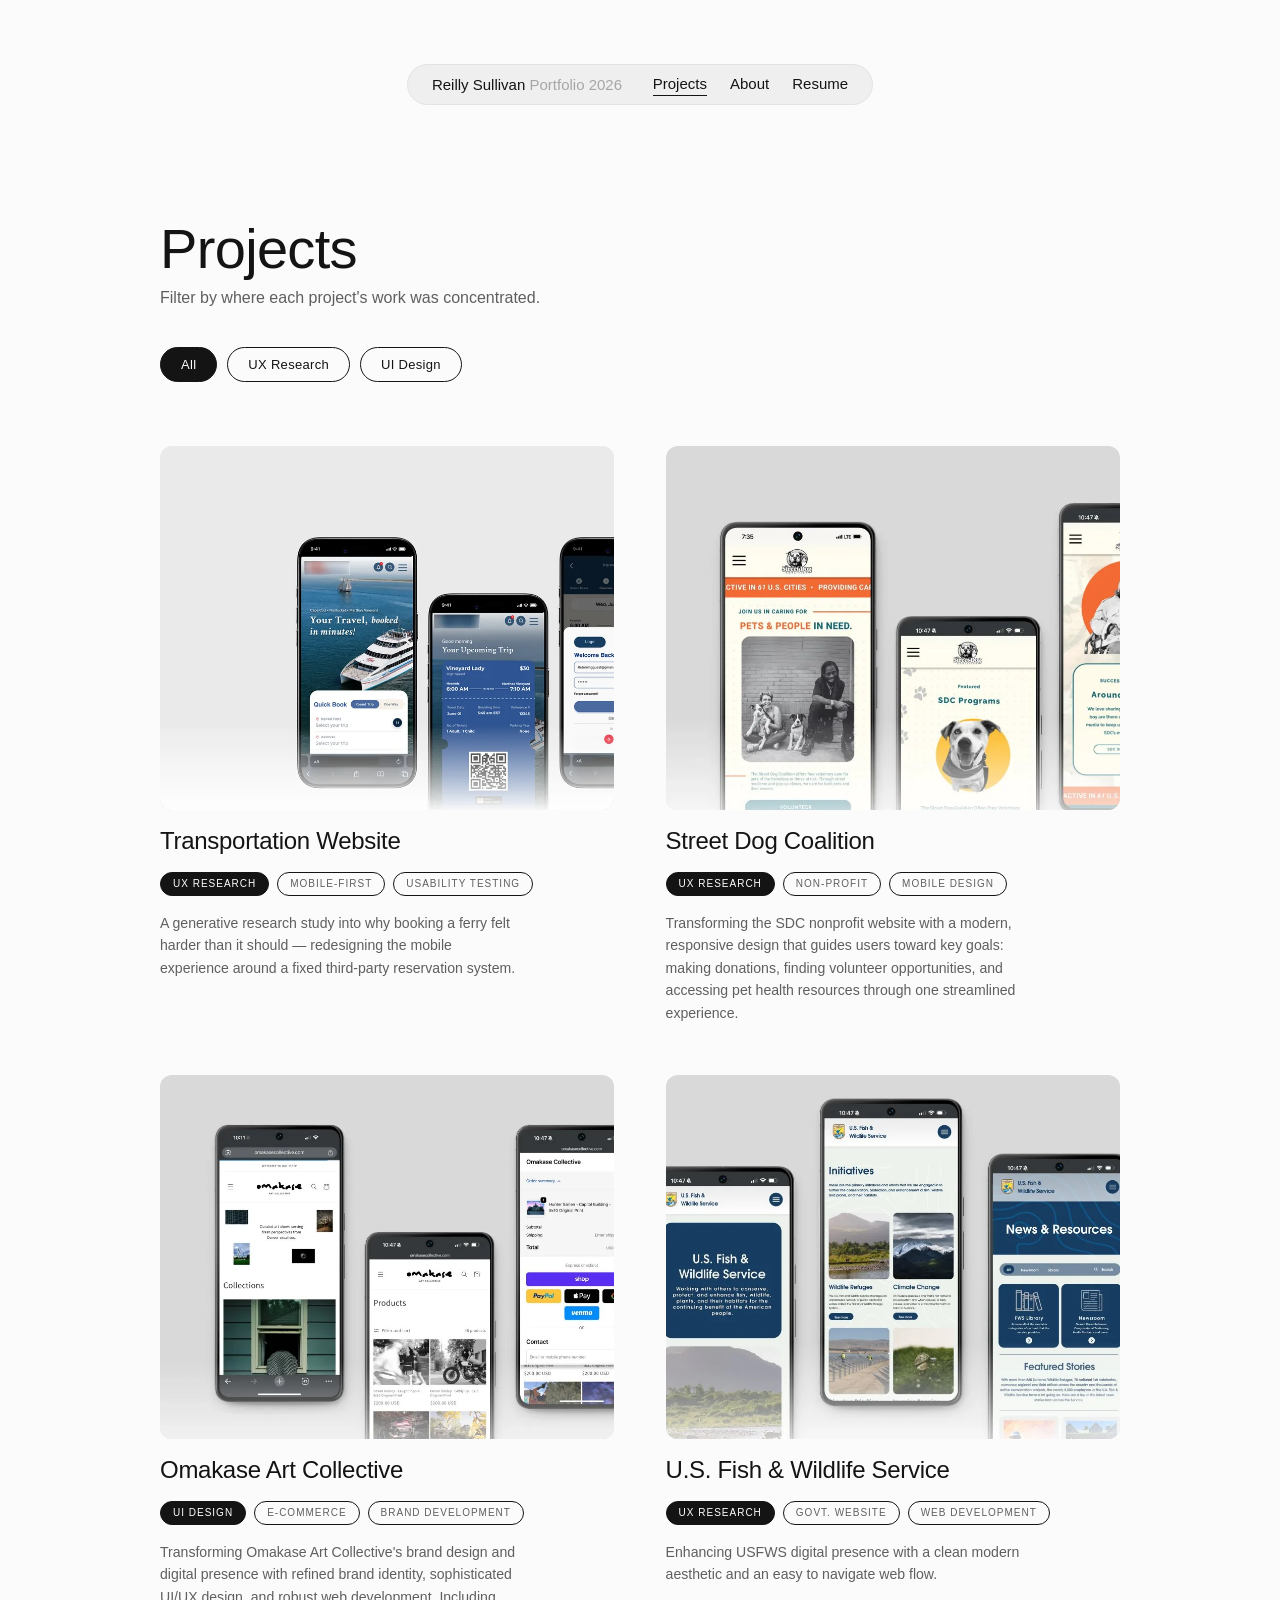
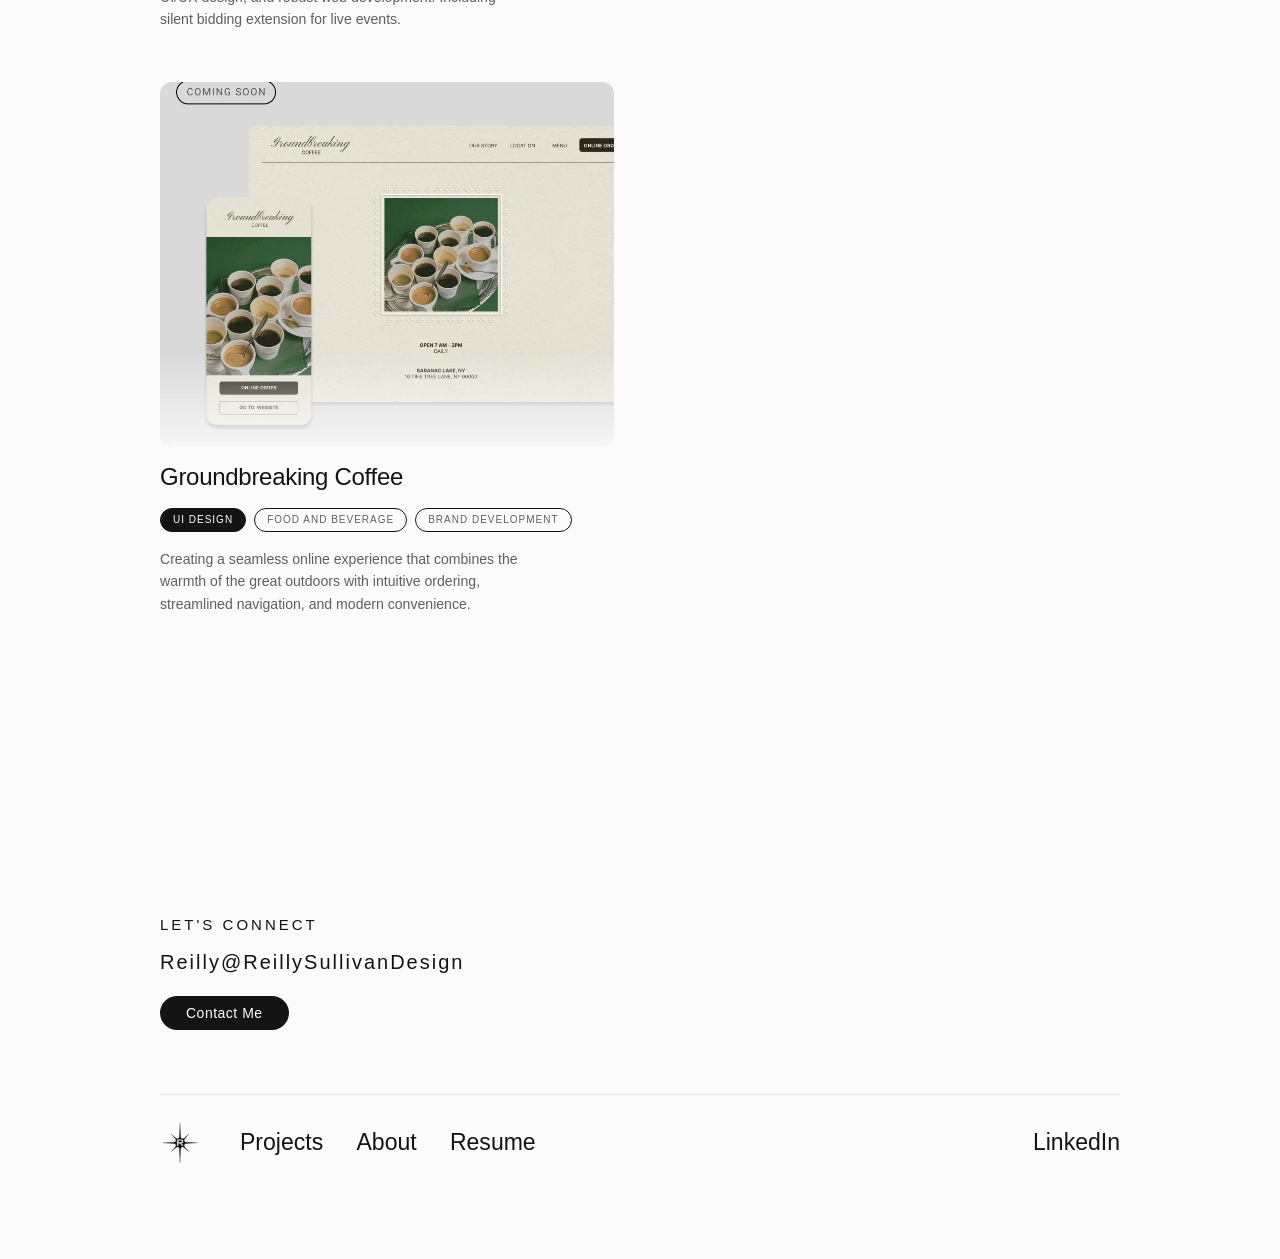
==== projects.html @ d53083f2 "Add CSP and Referrer-Policy headers via meta tags GitHub Pages doesn't support custom HTTP response " ====
<!DOCTYPE html>
<html lang="en">
<head>
<meta charset="UTF-8" />
<meta name="viewport" content="width=device-width, initial-scale=1.0" />
<meta http-equiv="Content-Security-Policy" content="default-src 'self'; script-src 'self'; style-src 'self' 'unsafe-inline' https://fonts.googleapis.com; font-src 'self' https://fonts.gstatic.com; img-src 'self'; connect-src 'self'; base-uri 'self'; form-action 'self'; object-src 'none'" />
<meta name="referrer" content="strict-origin-when-cross-origin" />
<title>Projects — Reilly Sullivan</title>
<link rel="icon" type="image/png" href="assets/favicon.png" />
<link rel="apple-touch-icon" href="assets/favicon.png" />
<link rel="preconnect" href="https://fonts.googleapis.com" />
<link rel="preconnect" href="https://fonts.gstatic.com" crossorigin />
<link href="https://fonts.googleapis.com/css2?family=Geist:wght@400;500;600&family=Inter:wght@400;500;600&display=swap" rel="stylesheet" />
<link rel="stylesheet" href="styles.css" />
</head>
<body>

  <header class="nav-shell">
    <div class="wrap">
      <nav class="nav" aria-label="Primary">
        <a class="brand" href="index.html">Reilly Sullivan <span class="year">Portfolio 2026</span></a>
        <div class="nav-links">
          <a href="projects.html" aria-current="page">Projects</a>
          <a href="resume.html">About</a>
          <a href="assets/ReillySullivan_UXUIResume_2026.pdf" target="_blank" rel="noopener">Resume</a>
        </div>
      </nav>
    </div>
  </header>

  <main>
    <section class="wrap proj-head" aria-label="Projects">
      <h1 class="proj-title">Projects</h1>
      <p class="proj-sub">Filter by where each project's work was concentrated.</p>

      <div class="proj-filters" role="group" aria-label="Filter projects by discipline">
        <button class="proj-filter" type="button" data-filter="all" aria-pressed="true">All</button>
        <button class="proj-filter" type="button" data-filter="uxr" aria-pressed="false">UX Research</button>
        <button class="proj-filter" type="button" data-filter="ui" aria-pressed="false">UI Design</button>
      </div>

      <div class="case-grid">
        <article class="case reveal" data-discipline="uxr">
          <a class="case-link" href="work-transportation.html">
            <div class="case-thumb">
              <img src="assets/thumb-transportation.webp" width="900" height="732" loading="lazy" alt="Ferry booking redesign shown on phone screens" />
            </div>
            <h2 class="case-title">Transportation Website</h2>
            <div class="case-tags">
              <span class="case-tag case-tag--lead">UX Research</span>
              <span class="case-tag">Mobile-first</span>
              <span class="case-tag">Usability Testing</span>
            </div>
            <p class="case-body">A generative research study into why booking a ferry felt harder than it should &mdash; redesigning the mobile experience around a fixed third-party reservation system.</p>
          </a>
        </article>

        <article class="case reveal" data-discipline="uxr">
          <a class="case-link" href="work-sdc.html">
            <div class="case-thumb">
              <img src="assets/thumb-sdc.webp" width="900" height="800" loading="lazy" alt="Street Dog Coalition site shown on three phone screens" />
            </div>
            <h2 class="case-title">Street Dog Coalition</h2>
            <div class="case-tags">
              <span class="case-tag case-tag--lead">UX Research</span>
              <span class="case-tag">Non-profit</span>
              <span class="case-tag">Mobile Design</span>
            </div>
            <p class="case-body">Transforming the SDC nonprofit website with a modern, responsive design that guides users toward key goals: making donations, finding volunteer opportunities, and accessing pet health resources through one streamlined experience.</p>
          </a>
        </article>

        <article class="case reveal" data-discipline="ui">
          <a class="case-link" href="work-omakase.html">
            <div class="case-thumb">
              <img src="assets/thumb-omakase.webp" width="900" height="800" loading="lazy" alt="Omakase Art Collective site shown on three phone screens" />
            </div>
            <h2 class="case-title">Omakase Art Collective</h2>
            <div class="case-tags">
              <span class="case-tag case-tag--lead">UI Design</span>
              <span class="case-tag">E-commerce</span>
              <span class="case-tag">Brand Development</span>
            </div>
            <p class="case-body">Transforming Omakase Art Collective's brand design and digital presence with refined brand identity, sophisticated UI/UX design, and robust web development. Including silent bidding extension for live events.</p>
          </a>
        </article>

        <article class="case reveal" data-discipline="uxr">
          <a class="case-link" href="work-usfws.html">
            <div class="case-thumb">
              <img src="assets/thumb-usfws.webp" width="900" height="800" loading="lazy" alt="U.S. Fish &amp; Wildlife Service site shown on three phone screens" />
            </div>
            <h2 class="case-title">U.S. Fish &amp; Wildlife Service</h2>
            <div class="case-tags">
              <span class="case-tag case-tag--lead">UX Research</span>
              <span class="case-tag">Govt. Website</span>
              <span class="case-tag">Web Development</span>
            </div>
            <p class="case-body">Enhancing USFWS digital presence with a clean modern aesthetic and an easy to navigate web flow.</p>
          </a>
        </article>

        <article class="case reveal" data-discipline="ui">
          <div class="case-thumb">
            <img src="assets/thumb-coffee.webp" width="900" height="800" loading="lazy" alt="Groundbreaking Coffee site shown on desktop and phone, marked Coming Soon" />
          </div>
          <h2 class="case-title">Groundbreaking Coffee</h2>
          <div class="case-tags">
            <span class="case-tag case-tag--lead">UI Design</span>
            <span class="case-tag">Food and Beverage</span>
            <span class="case-tag">Brand Development</span>
          </div>
          <p class="case-body">Creating a seamless online experience that combines the warmth of the great outdoors with intuitive ordering, streamlined navigation, and modern convenience.</p>
        </article>
      </div>
    </section>
  </main>

  <footer>
    <div class="wrap">
      <p class="connect-eyebrow">Let's Connect</p>
      <p class="connect-email">Reilly@ReillySullivanDesign</p>
      <a class="contact-btn" href="mailto:Reilly@ReillySullivanDesign">Contact Me</a>

      <hr class="footer-rule" />

      <div class="footer-bottom">
        <img class="footer-star" src="assets/footer-logo.png" width="120" height="120" alt="Reilly Sullivan logo" />
        <div class="footer-nav">
          <a href="projects.html">Projects</a>
          <a href="resume.html">About</a>
          <a href="assets/ReillySullivan_UXUIResume_2026.pdf" target="_blank" rel="noopener">Resume</a>
        </div>
        <a class="footer-linkedin" href="https://www.linkedin.com/in/reilly-sullivan-91a044123/" target="_blank" rel="noopener">LinkedIn</a>
      </div>
    </div>
  </footer>

  <script src="app.js" defer></script>
</body>
</html>
---- styles.css ----
:root {
  --bg: #fbfbfb;
  --surface: #efefef;
  --border: #e2e2e2;
  --panel: #e9e9e9;
  --placeholder: #e8e8e8;
  --ink: #141414;
  --ink-2: #3a3a3a;
  --muted: #5f5f5f;
  --faint: #a6a6a6;
  --accent: #226e78;
  --radius-card: 12px;
  --content-max: 1072px;
  --measure: 68ch;
  --gutter: clamp(20px, 5vw, 56px);
  --font-body: "Geist", "Inter", "Helvetica Neue", Helvetica, Arial, sans-serif;
  --font-display: "Geist", "Inter", "Helvetica Neue", Helvetica, Arial, sans-serif;
}

* { box-sizing: border-box; }

html { scroll-behavior: smooth; }

body {
  margin: 0;
  font-family: var(--font-body);
  color: var(--ink);
  background:
    linear-gradient(180deg, rgba(255,255,255,0) 73%, rgba(255,255,255,0.25) 100%),
    var(--bg);
  -webkit-font-smoothing: antialiased;
  text-rendering: optimizeLegibility;
}

.wrap {
  width: 100%;
  max-width: var(--content-max);
  margin-inline: auto;
  padding-inline: var(--gutter);
}

a { color: inherit; text-decoration: none; }

:focus-visible {
  outline: 2px solid var(--ink);
  outline-offset: 3px;
  border-radius: 4px;
}

/* ---------- Nav ---------- */
.nav-shell { padding-top: clamp(20px, 6vw, 64px); }

.nav {
  display: flex;
  align-items: center;
  justify-content: center;
  gap: clamp(18px, 2.4vw, 32px);
  background: var(--surface);
  border: 1px solid var(--border);
  border-radius: 999px;
  padding: 10px clamp(16px, 2vw, 24px);
  font-family: var(--font-body);
  width: fit-content;
  margin-inline: auto;
}

.brand {
  font-size: clamp(13px, 1.3vw, 15px);
  white-space: nowrap;
}
.brand .year { color: var(--faint); }

.nav-links {
  display: flex;
  align-items: center;
  gap: clamp(14px, 1.8vw, 24px);
  font-size: clamp(13px, 1.3vw, 15px);
}
.nav-links a { position: relative; padding-bottom: 2px; }
.nav-links a[aria-current="page"] { font-weight: 500; }
.nav-links a::after {
  content: "";
  position: absolute;
  left: 0; right: 0; bottom: -2px;
  height: 1.5px;
  background: var(--ink);
  transform: scaleX(0);
  transform-origin: left;
  transition: transform .25s ease;
}
.nav-links a:hover::after,
.nav-links a:focus-visible::after,
.nav-links a[aria-current="page"]::after { transform: scaleX(1); }

/* ---------- Hero (home) ---------- */
.hero {
  display: flex;
  align-items: center;
  gap: clamp(40px, 14vw, 207px);
  padding-top: clamp(56px, 13vw, 198px);
  padding-bottom: clamp(80px, 18vw, 260px);
}
.hero-art {
  flex: 0 0 auto;
  width: clamp(200px, 32vw, 380px);
  position: relative;       /* anchors the 3D canvas overlay below */
  aspect-ratio: 398 / 432;  /* reserves space so nothing jumps once the canvas sizes itself */
}
/* Soft grounding shadow beneath the logo — an easy, cheap depth cue (no 3D
   cost) that keeps it from reading as if it's just floating on nothing. */
.hero-art::before {
  content: "";
  position: absolute;
  left: 50%;
  bottom: 6%;
  width: 62%;
  height: 12%;
  transform: translateX(-50%);
  background: radial-gradient(ellipse at center, rgba(20, 20, 20, 0.24) 0%, rgba(20, 20, 20, 0) 72%);
  filter: blur(10px);
  pointer-events: none;
}
/* The 2D poster/WebP is hidden by default — the 3D canvas below is the
   primary hero art now. hero-logo.js only reveals this (via
   .is-fallback-visible) if WebGL is unavailable or the model/HDRI fail to
   load; prefers-reduced-motion reveals it unconditionally further down. */
.hero-art img {
  width: 100%;
  height: auto;
  display: none;
}
.hero-art img.is-fallback-visible {
  display: block;
}

/* 3D chrome logo (hero-logo.js): fades in once the model + HDRI are loaded. */
.hero-canvas {
  position: absolute;
  inset: 0;
  width: 100%;
  height: 100%;
  display: block;
  opacity: 0;
  transition: opacity .6s ease;
}
.hero-canvas.is-ready { opacity: 1; }

@media (prefers-reduced-motion: reduce) {
  .hero-canvas { display: none; } /* 3D scene never mounts for reduced-motion visitors (see hero-logo.js) */
  .hero-art img { display: block; } /* ...so the static/animated 2D art takes over instead */
}
.hero-text {
  display: flex;
  flex-direction: column;
  gap: 16px;
  font-size: clamp(18px, 1.5vw, 20px);
  line-height: 27px;
  max-width: 260px;
}
.hero-text .name { color: var(--ink); }
.hero-text .role { color: var(--muted); }

/* ---------- Case studies (home) ---------- */
.case-grid {
  display: grid;
  grid-template-columns: repeat(2, 1fr);
  gap: clamp(28px, 4vw, 56px);
  padding-bottom: clamp(90px, 16vw, 220px);
}
.case {
  display: flex;
  flex-direction: column;
  gap: 16px;
}
.case-thumb {
  position: relative;
  aspect-ratio: 450 / 360;
  background: linear-gradient(155deg, var(--surface) 0%, var(--panel) 100%);
  border-radius: var(--radius-card);
  width: 100%;
  overflow: hidden;
  /* "Inside" shadow: a soft inward vignette that gives the tile itself
     some depth, rather than a flat placeholder-grey rectangle. */
  box-shadow: inset 0 1px 0 rgba(255, 255, 255, 0.5), inset 0 -28px 40px -24px rgba(20, 20, 20, 0.16);
}
.case-thumb img {
  width: 100%;
  height: 100%;
  object-fit: cover;
  display: block;
}
.case-badge {
  position: absolute;
  top: 16px;
  left: 16px;
  font-family: var(--font-body);
  font-size: 10px;
  letter-spacing: 1px;
  text-transform: uppercase;
  color: var(--ink);
  background: rgba(255, 255, 255, 0.85);
  border: 1px solid var(--ink);
  border-radius: 46px;
  padding: 6px 12px;
}
.case-title {
  font-weight: 400;
  font-size: clamp(20px, 2.2vw, 24px);
  line-height: 1.25;
  margin: 0;
}
.case-tags {
  display: flex;
  flex-wrap: wrap;
  gap: 8px;
}
.case-tag {
  border: 1px solid var(--ink);
  border-radius: 46px;
  padding: 6px 12px;
  font-size: 10px;
  letter-spacing: 1px;
  line-height: 1;
  text-transform: uppercase;
  color: var(--muted);
  white-space: nowrap;
}
.case-body {
  color: var(--muted);
  font-size: clamp(14px, 1.1vw, 16px);
  line-height: 1.6;
  margin: 0;
  max-width: 46ch;
}

/* ---------- Resume ---------- */
.bio {
  display: flex;
  align-items: flex-start;
  gap: clamp(40px, 8vw, 120px);
  padding-top: clamp(48px, 9vw, 130px);
}
.bio-photo {
  flex: 0 0 auto;
  width: clamp(220px, 30vw, 350px);
  aspect-ratio: 35 / 31;
  background: var(--placeholder);
  border-radius: 16px;
}
.bio-photo img {
  width: 100%;
  height: 100%;
  object-fit: cover;
  object-position: center 28%;
  border-radius: 16px;
  display: block;
}
.bio-text { max-width: 480px; }
.bio-name { font-size: 20px; margin: 0 0 18px; color: var(--ink); }
.bio-summary {
  margin: 0;
  color: var(--muted);
  font-size: clamp(16px, 1.4vw, 18px);
  line-height: 1.55;
}

.section-mark {
  margin: clamp(28px, 5vw, 56px) 0 clamp(40px, 8vw, 80px);
}
.section-mark img { width: 38px; height: auto; display: block; }

.resume-block { padding-bottom: clamp(56px, 10vw, 120px); }
.section-h {
  font-size: clamp(34px, 5vw, 48px);
  font-weight: 400;
  line-height: 1.1;
  margin: 0 0 clamp(28px, 4vw, 52px);
}

.exp-list {
  display: flex;
  flex-direction: column;
  gap: clamp(40px, 6vw, 64px);
}
.exp-title {
  font-size: clamp(18px, 1.6vw, 20px);
  font-weight: 700;
  margin: 0 0 16px;
  color: var(--ink);
}
.exp-desc {
  margin: 0 0 16px;
  color: var(--ink-2);
  font-size: clamp(16px, 1.4vw, 18px);
  line-height: 1.55;
  max-width: 70ch;
}
.exp-meta {
  margin: 0;
  color: var(--muted);
  font-size: clamp(14px, 1.2vw, 16px);
}

.edu-skills {
  display: grid;
  grid-template-columns: minmax(220px, 1fr) 1.7fr;
  gap: clamp(40px, 6vw, 80px);
}
.edu-item .edu-school {
  font-size: clamp(17px, 1.5vw, 19px);
  font-weight: 700;
  margin: 0 0 10px;
  color: var(--ink);
}
.edu-item p {
  margin: 0;
  color: var(--ink-2);
  font-size: clamp(15px, 1.3vw, 17px);
  line-height: 1.5;
}

.skill-groups {
  display: flex;
  flex-direction: column;
  gap: clamp(24px, 3vw, 34px);
}
.skill-cat {
  font-size: 13px;
  font-weight: 500;
  color: var(--ink-2);
  margin: 0 0 10px;
}
.skill-items {
  margin: 0;
  color: var(--muted);
  font-size: 13px;
  line-height: 2;
  max-width: 62ch;
}

/* ---------- Footer ---------- */
footer {
  background:
    linear-gradient(180deg, rgba(255,255,255,0) 0%, rgba(255,255,255,0.18) 100%),
    var(--bg);
  padding-block: clamp(48px, 9vw, 96px);
}
.connect-eyebrow {
  font-size: 15px;
  font-weight: 500;
  letter-spacing: 3px;
  text-transform: uppercase;
  margin: 0 0 18px;
}
.connect-email {
  font-size: clamp(18px, 2.2vw, 20px);
  font-weight: 500;
  letter-spacing: 2px;
  margin: 0 0 22px;
  word-break: break-word;
}
.contact-btn {
  display: inline-flex;
  align-items: center;
  justify-content: center;
  background: var(--ink);
  color: #fff;
  font-size: 14px;
  letter-spacing: .5px;
  padding: 9px 26px;
  border-radius: 999px;
  transition: transform .2s ease, opacity .2s ease;
}
.contact-btn:hover,
.contact-btn:focus-visible { transform: translateY(-2px); opacity: .9; }

.footer-rule {
  border: 0;
  border-top: 1px solid var(--border);
  margin: clamp(40px, 7vw, 64px) 0 28px;
}
.footer-bottom {
  display: flex;
  align-items: center;
  gap: clamp(20px, 4vw, 40px);
  flex-wrap: wrap;
  font-family: var(--font-body);
  font-size: clamp(16px, 1.8vw, 24px);
}
.footer-star { flex: 0 0 auto; width: 40px; height: auto; display: block; }
.footer-nav {
  display: flex;
  align-items: center;
  gap: clamp(18px, 2.6vw, 36px);
}
.footer-nav a { position: relative; }
.footer-nav a:hover { text-decoration: underline; text-underline-offset: 4px; }
.footer-linkedin { margin-left: auto; }

/* ---------- Motion ---------- */
.reveal {
  opacity: 0;
  transform: translateY(18px);
  transition: opacity .6s ease, transform .6s ease;
}
.reveal.in { opacity: 1; transform: none; }

@media (prefers-reduced-motion: reduce) {
  html { scroll-behavior: auto; }
  .reveal { opacity: 1; transform: none; transition: none; }
  .contact-btn, .nav-links a::after { transition: none; }
}

/* ---------- Responsive ---------- */
@media (max-width: 860px) {
  .hero { flex-direction: column; align-items: center; }
  .hero-text { max-width: none; text-align: center; }
  .case-grid { grid-template-columns: 1fr; }
  .bio { flex-direction: column; }
  .bio-text { max-width: none; }
  .edu-skills { grid-template-columns: 1fr; }

  /* Nav pill starts hidden and reveals on the visitor's first scroll (see
     app.js). visibility (not display) keeps its layout space reserved, so
     nothing shifts when it fades in, and keeps it out of the tab order
     while hidden. */
  .nav-shell {
    opacity: 0;
    visibility: hidden;
    transition: opacity .35s ease;
  }
  .nav-shell.is-visible {
    opacity: 1;
    visibility: visible;
  }
}

@media (max-width: 860px) and (prefers-reduced-motion: reduce) {
  .nav-shell { transition: none; }
}

@media (max-width: 560px) {
  .nav { flex-direction: column; align-items: center; gap: 14px; border-radius: 28px; }
  .nav-links { gap: 20px; }
  .brand .year { display: inline; }
}

/* ===================================================================
   Case study page
   =================================================================== */
.cs-top { padding-top: 0; }

.cs-figure {
  background: transparent;
  border-radius: var(--radius-card);
  width: 100%;
  overflow: hidden;
  display: grid;
  place-items: center;
  aspect-ratio: 4 / 3;
}
.cs-figure img { width: 100%; height: 100%; object-fit: contain; display: block; }
.cs-figure[data-label]::after {
  content: attr(data-label);
  color: var(--faint);
  font-size: 11px;
  letter-spacing: 1.5px;
  text-transform: uppercase;
  padding: 12px;
  text-align: center;
}
.cs-figure:has(img)::after { content: none; }

.cs-figure--strip   { aspect-ratio: 16 / 9; }
.cs-figure--diagram { aspect-ratio: 7 / 2; }
.cs-figure--wide    { aspect-ratio: 3 / 2; }
.cs-figure--portrait{ aspect-ratio: 3 / 4; }

.cs-overview {
  display: grid;
  grid-template-columns: 1fr 1fr;
  gap: clamp(24px, 6vw, 64px);
  align-items: start;
  margin: clamp(28px, 5vw, 48px) 0 clamp(56px, 10vw, 120px);
}
.cs-overview-details { display: flex; flex-direction: column; gap: clamp(28px, 4vw, 40px); }

.cs-head { margin: 0; }
.cs-title { font-size: clamp(28px, 3.6vw, 40px); font-weight: 400; line-height: 1.1; margin: 0 0 6px; }
.cs-subtitle { color: var(--muted); font-size: clamp(13px, 1.3vw, 15px); }

.cs-meta {
  display: grid;
  grid-template-columns: repeat(3, minmax(0, 1fr));
  gap: 20px;
  max-width: none;
  margin-bottom: 0;
}
.cs-meta-label { color: var(--muted); font-size: 12px; margin: 0 0 6px; }
.cs-meta-value { font-size: clamp(13px, 1.2vw, 14px); margin: 0; line-height: 1.35; }

.cs-intro { max-width: none; margin: 0; }
.cs-intro p { color: var(--ink-2); font-size: clamp(13px, 1.3vw, 15px); line-height: 1.65; margin: 0 0 18px; }
.cs-intro p:last-child { margin-bottom: 0; }

@media (max-width: 860px) {
  .cs-overview { grid-template-columns: 1fr; gap: 32px; }
}
.cs-link {
  display: inline-block;
  font-size: 13px;
  color: var(--ink);
  border-bottom: 1px solid var(--ink);
  padding-bottom: 2px;
}
.cs-link:hover { opacity: .7; }

.cs-brand { text-align: center; padding-bottom: clamp(48px, 9vw, 110px); }
.cs-brand-logo { font-family: Georgia, "Times New Roman", serif; font-style: italic; font-size: clamp(44px, 8vw, 86px); line-height: 1; margin: 0; }
.cs-brand-logo small { display: block; font-family: var(--font-body); font-style: normal; font-size: clamp(11px, 1.4vw, 14px); letter-spacing: 8px; margin-top: 10px; }
.cs-brand-cap { max-width: 430px; margin: clamp(28px, 4vw, 44px) auto 0; color: var(--ink-2); font-size: clamp(13px, 1.3vw, 15px); line-height: 1.55; }

.cs-section { padding-bottom: clamp(48px, 8vw, 96px); }
.cs-h { font-size: clamp(22px, 2.6vw, 30px); font-weight: 400; margin: 0 0 clamp(20px, 3vw, 28px); }
.cs-h--sm { font-size: clamp(17px, 2vw, 21px); font-weight: 500; }

.cs-text { color: var(--ink-2); font-size: clamp(13px, 1.2vw, 15px); line-height: 1.65; margin: 0; }
.cs-text + .cs-text { margin-top: 16px; }

/* Case study: bulleted findings/insights lists */
.cs-list { list-style: none; margin: 0; padding: 0; display: flex; flex-direction: column; gap: 10px; }
.cs-text + .cs-list, .cs-list + .cs-text, .cs-h--sm + .cs-list { margin-top: 16px; }
.cs-list li { position: relative; padding-left: 18px; color: var(--ink-2); font-size: clamp(13px, 1.2vw, 15px); line-height: 1.65; }
.cs-list li::before { content: ""; position: absolute; left: 0; top: 0.62em; width: 5px; height: 5px; border-radius: 50%; background: var(--ink-2); }

.cs-cols2 {
  display: grid;
  grid-template-columns: 1fr 1fr;
  gap: clamp(28px, 5vw, 72px);
  margin-bottom: clamp(28px, 4vw, 44px);
}

.cs-split {
  display: grid;
  grid-template-columns: 1fr 1fr;
  gap: clamp(28px, 5vw, 72px);
  align-items: center;
}
.cs-split-text .cs-h { margin-bottom: 18px; }

.cs-pair {
  display: grid;
  grid-template-columns: 1fr 1fr;
  gap: clamp(28px, 5vw, 64px);
}
.cs-pair .cs-figure { margin-top: 18px; }

.cs-annot {
  display: grid;
  grid-template-columns: minmax(220px, 320px) 1fr;
  gap: clamp(32px, 6vw, 80px);
  align-items: start;
  margin-top: clamp(28px, 4vw, 40px);
}
.cs-annot-list { display: flex; flex-direction: column; gap: clamp(20px, 3vw, 26px); }
.cs-annot-label { font-weight: 700; font-size: 14px; margin: 0 0 4px; }

@media (max-width: 860px) {
  .cs-meta { max-width: none; }
  .cs-cols2, .cs-split, .cs-pair, .cs-annot { grid-template-columns: 1fr; }
}

/* Clickable case cards (home) */
.case-link { display: flex; flex-direction: column; gap: 16px; color: inherit; }
.case-link .case-thumb img { transition: transform .4s ease; }
.case-link:hover .case-thumb img { transform: scale(1.03); }
.case-link:hover .case-title { text-decoration: underline; text-underline-offset: 3px; }
@media (prefers-reduced-motion: reduce) {
  .case-link .case-thumb img { transition: none; }
}

.cs-brand-mark { width: clamp(220px, 42vw, 440px); height: auto; display: block; margin: 0 auto; }

.cs-hero-media {
  width: 100vw;
  margin-left: calc(50% - 50vw);
  margin-right: calc(50% - 50vw);
  margin-bottom: clamp(24px, 4vw, 44px);
}
.cs-hero-media img { width: 100%; height: auto; display: block; }

/* Nav floats over the hero image instead of pushing it down */
.nav-shell--float {
  position: absolute;
  top: 0;
  left: 0;
  right: 0;
  z-index: 20;
}

/* Case study: full-width floating media + stats */
.cs-media-full { width: 100%; margin-block: clamp(28px, 5vw, 64px); }
.cs-media-full img { width: 100%; height: auto; display: block; }

.cs-stats {
  display: grid;
  grid-template-columns: 1fr 1fr;
  gap: clamp(32px, 6vw, 80px);
  padding-block: clamp(40px, 7vw, 88px);
}
.cs-stat-num { font-size: clamp(40px, 6vw, 66px); font-weight: 400; line-height: 1; margin: 0 0 14px; }
.cs-stat-desc { color: var(--muted); font-size: clamp(13px, 1.2vw, 15px); line-height: 1.6; margin: 0; max-width: 44ch; }

@media (max-width: 860px) {
  .cs-stats { grid-template-columns: 1fr; gap: clamp(28px, 6vw, 40px); }
}

/* Case study: text-style stat callouts (e.g. Street Dog Coalition) */
.cs-stats--lead .cs-stat-num { font-size: clamp(22px, 3.2vw, 32px); color: #226e78; line-height: 1.15; }

/* Embedded presentation (Canva etc.) */
.cs-embed {
  position: relative;
  width: 100%;
  padding-top: 56.25%; /* 16:9 */
  border-radius: var(--radius-card);
  overflow: hidden;
  background: var(--panel);
}
.cs-embed iframe { position: absolute; inset: 0; width: 100%; height: 100%; border: 0; }

/* ===================================================================
   Projects catalog page
   =================================================================== */
.proj-head { padding-top: clamp(40px, 9vw, 120px); }
.proj-title { font-size: clamp(34px, 5vw, 52px); font-weight: 400; line-height: 1.05; margin: 0 0 10px; }
.proj-sub { color: var(--muted); font-size: clamp(14px, 1.4vw, 16px); margin: 0 0 clamp(28px, 4vw, 40px); }

.proj-filters {
  display: flex;
  flex-wrap: wrap;
  gap: 10px;
  margin-bottom: clamp(36px, 6vw, 64px);
}
.proj-filter {
  font-family: var(--font-body);
  font-size: 13px;
  letter-spacing: .3px;
  padding: 9px 20px;
  border: 1px solid var(--ink);
  border-radius: 999px;
  background: transparent;
  color: var(--ink);
  cursor: pointer;
  transition: background .2s ease, color .2s ease;
}
.proj-filter:hover { background: rgba(0, 0, 0, 0.05); }
.proj-filter[aria-pressed="true"] { background: var(--ink); color: #fff; }

.case-tag--lead { background: var(--ink); color: #fff; border-color: var(--ink); }

.case.is-hidden { display: none; }

@media (prefers-reduced-motion: reduce) {
  .proj-filter { transition: none; }
}

/* Case study: pull quotes (research-heavy studies) */
.cs-quote {
  border-left: 3px solid var(--border);
  padding-left: 22px;
  margin: clamp(20px, 3vw, 30px) 0;
  color: var(--ink-2);
  font-size: clamp(15px, 1.4vw, 17px);
  line-height: 1.5;
  font-style: italic;
}
.cs-quote cite { display: block; font-style: normal; color: var(--muted); font-size: 13px; margin-top: 10px; }
.cs-quote--tight { margin: 14px 0; }

/* Visible image placeholders (awaiting exports) */
.cs-figure--ph { background: var(--placeholder); }

/* Transportation case study tweaks */
.cs-next { display: flex; flex-direction: column; gap: clamp(28px, 4vw, 48px); }

/* "Next Project" link, bottom of every case study — reuses .case-link/
   .case-thumb/.case-title from the homepage grid for a consistent hover
   (lift, thumb zoom, underline), just narrower than a full grid column. */
.cs-next-project { max-width: 380px; }

/* Problem & Approach read as full-width copy instead of the capped measure */
section[aria-labelledby="problem-h"] .cs-text,
section[aria-labelledby="approach-h"] .cs-text {
  max-width: none;
}

/* ===================================================================
   Micro-interactions & mobile polish
   =================================================================== */

/* Media never overflows; guard against accidental horizontal scroll */
img, svg, video, iframe { max-width: 100%; }
body { overflow-x: clip; }

/* Nav entrance on load */
@keyframes navFadeDown { from { opacity: 0; transform: translateY(-8px); } to { opacity: 1; transform: none; } }
.nav { animation: navFadeDown .55s cubic-bezier(.22,.61,.36,1) both; }

/* Smoother reveal + staggered grid children */
.reveal { transition: opacity .7s cubic-bezier(.22,.61,.36,1), transform .7s cubic-bezier(.22,.61,.36,1); }
.case-grid .case:nth-child(2) { transition-delay: .07s; }
.case-grid .case:nth-child(3) { transition-delay: .14s; }
.case-grid .case:nth-child(4) { transition-delay: .21s; }
.case-grid .case:nth-child(5) { transition-delay: .28s; }

/* Clickable project cards: gentle lift + soft shadow (adds to existing thumb zoom) */
.case-link { transition: transform .35s cubic-bezier(.22,.61,.36,1); }
.case-thumb { transition: box-shadow .35s ease; }
.case-link:hover { transform: translateY(-5px); }
.case-link:hover .case-thumb { box-shadow: 0 18px 38px -16px rgba(17,17,17,.32); }

/* Press feedback */
.contact-btn { transition: transform .25s cubic-bezier(.22,.61,.36,1), opacity .25s ease; }
.contact-btn:active { transform: translateY(0) scale(.97); }
.proj-filter { transition: background .2s ease, color .2s ease, transform .15s ease; }
.proj-filter:active { transform: scale(.95); }

/* Brand hover */
.brand { transition: opacity .2s ease; }
.brand:hover { opacity: .72; }


@media (prefers-reduced-motion: reduce) {
  .nav { animation: none; }
  .case-link, .case-thumb, .proj-filter, .brand, .contact-btn { transition: none; }
  .case-link:hover { transform: none; }
  .case-link:hover .case-thumb { box-shadow: none; }
}


/* ===================================================================
   Design polish pass — palette, hierarchy, type, measure
   =================================================================== */
.cs-title, .cs-h, .section-h, .proj-title, .case-title {
  font-family: var(--font-display);
  font-weight: 500;
  letter-spacing: -0.012em;
}
.cs-h { font-size: clamp(24px, 3vw, 34px); line-height: 1.14; margin-bottom: clamp(24px, 3.5vw, 40px); }
.cs-title { font-size: clamp(30px, 3.8vw, 44px); line-height: 1.06; }
.proj-title { font-size: clamp(36px, 5vw, 56px); }
.section-h { font-size: clamp(34px, 5vw, 50px); }

/* sub-headings stay sans for contrast */
.cs-h--sm { font-family: var(--font-body); font-weight: 600; letter-spacing: 0; font-size: clamp(17px, 1.9vw, 20px); }

/* readable measure for body copy */
.cs-text { max-width: var(--measure); }

/* stronger, quieter meta labels */
.cs-meta-label { text-transform: uppercase; letter-spacing: 1.3px; font-size: 11px; color: var(--faint); font-weight: 500; margin-bottom: 9px; }
.cs-meta-value { font-size: clamp(14px, 1.3vw, 15px); color: var(--ink); }

/* more breathing room between sections */
.cs-section { padding-bottom: clamp(56px, 9vw, 108px); }
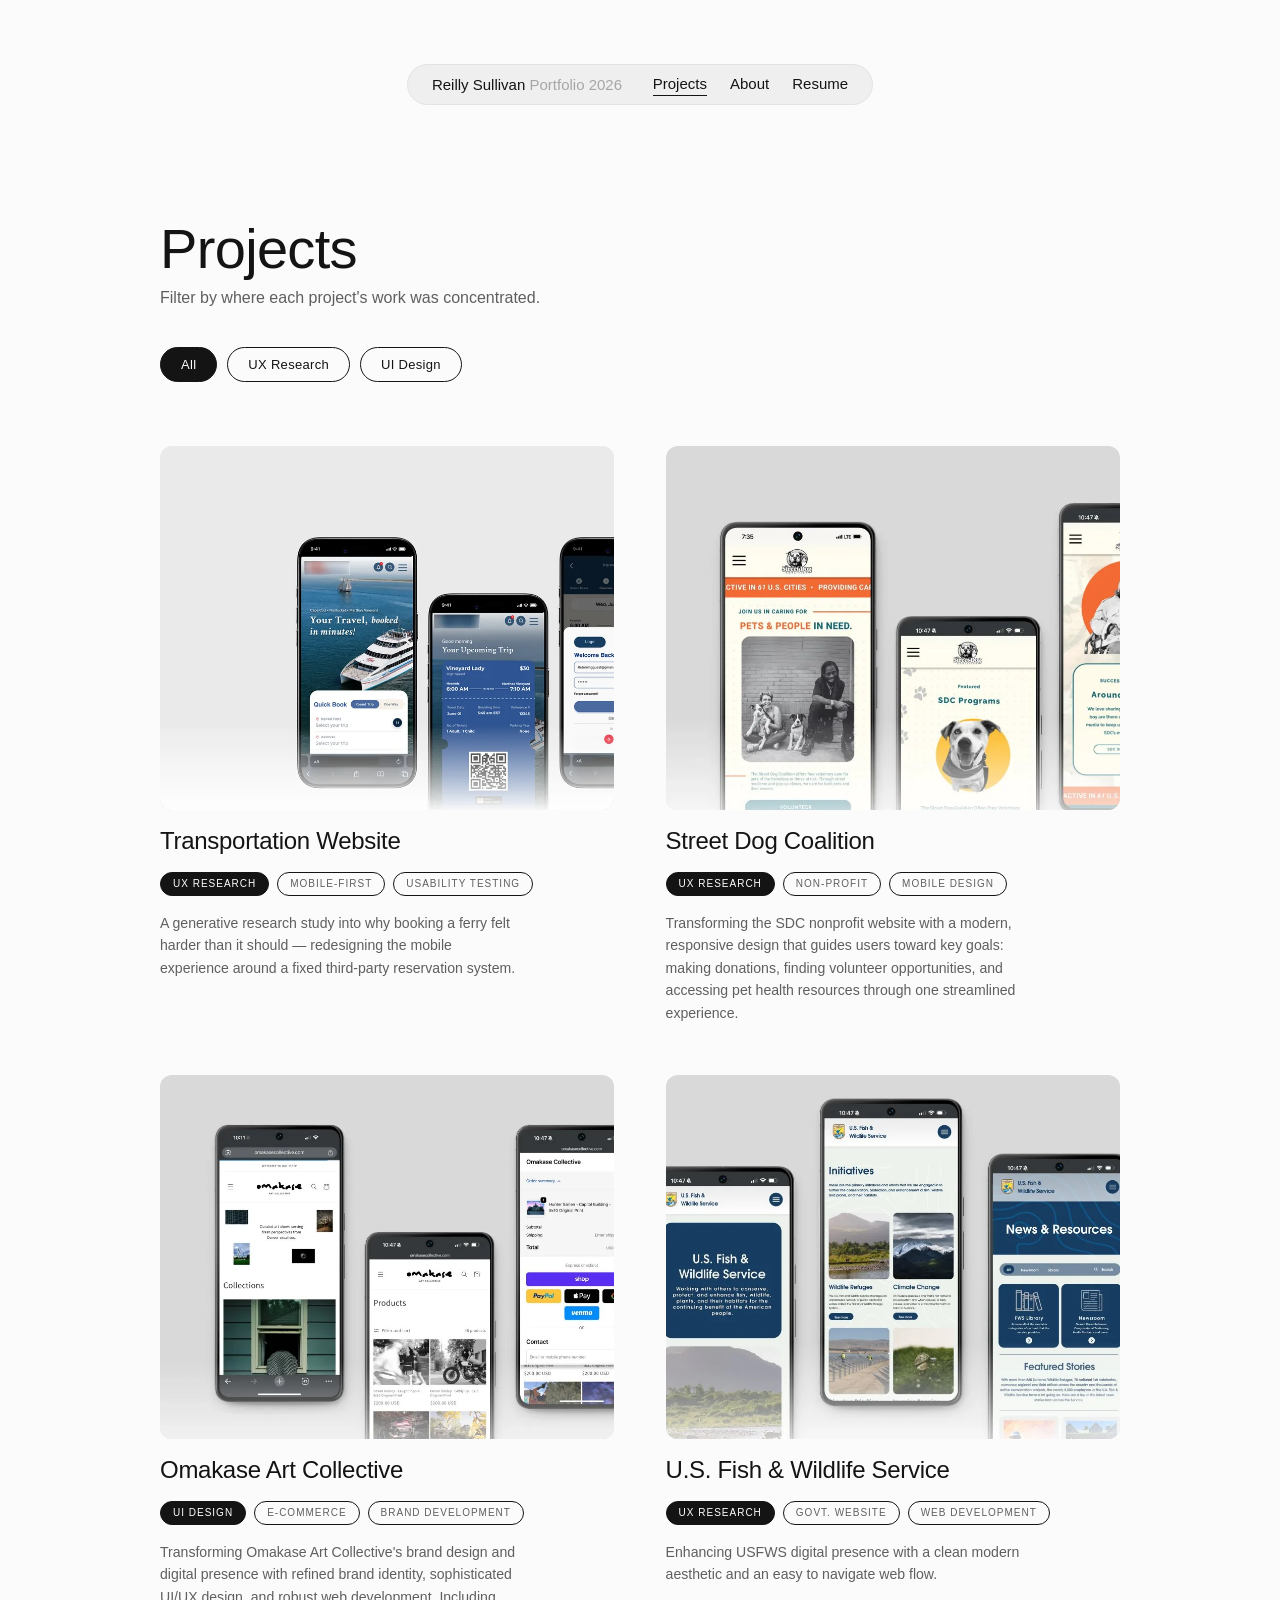
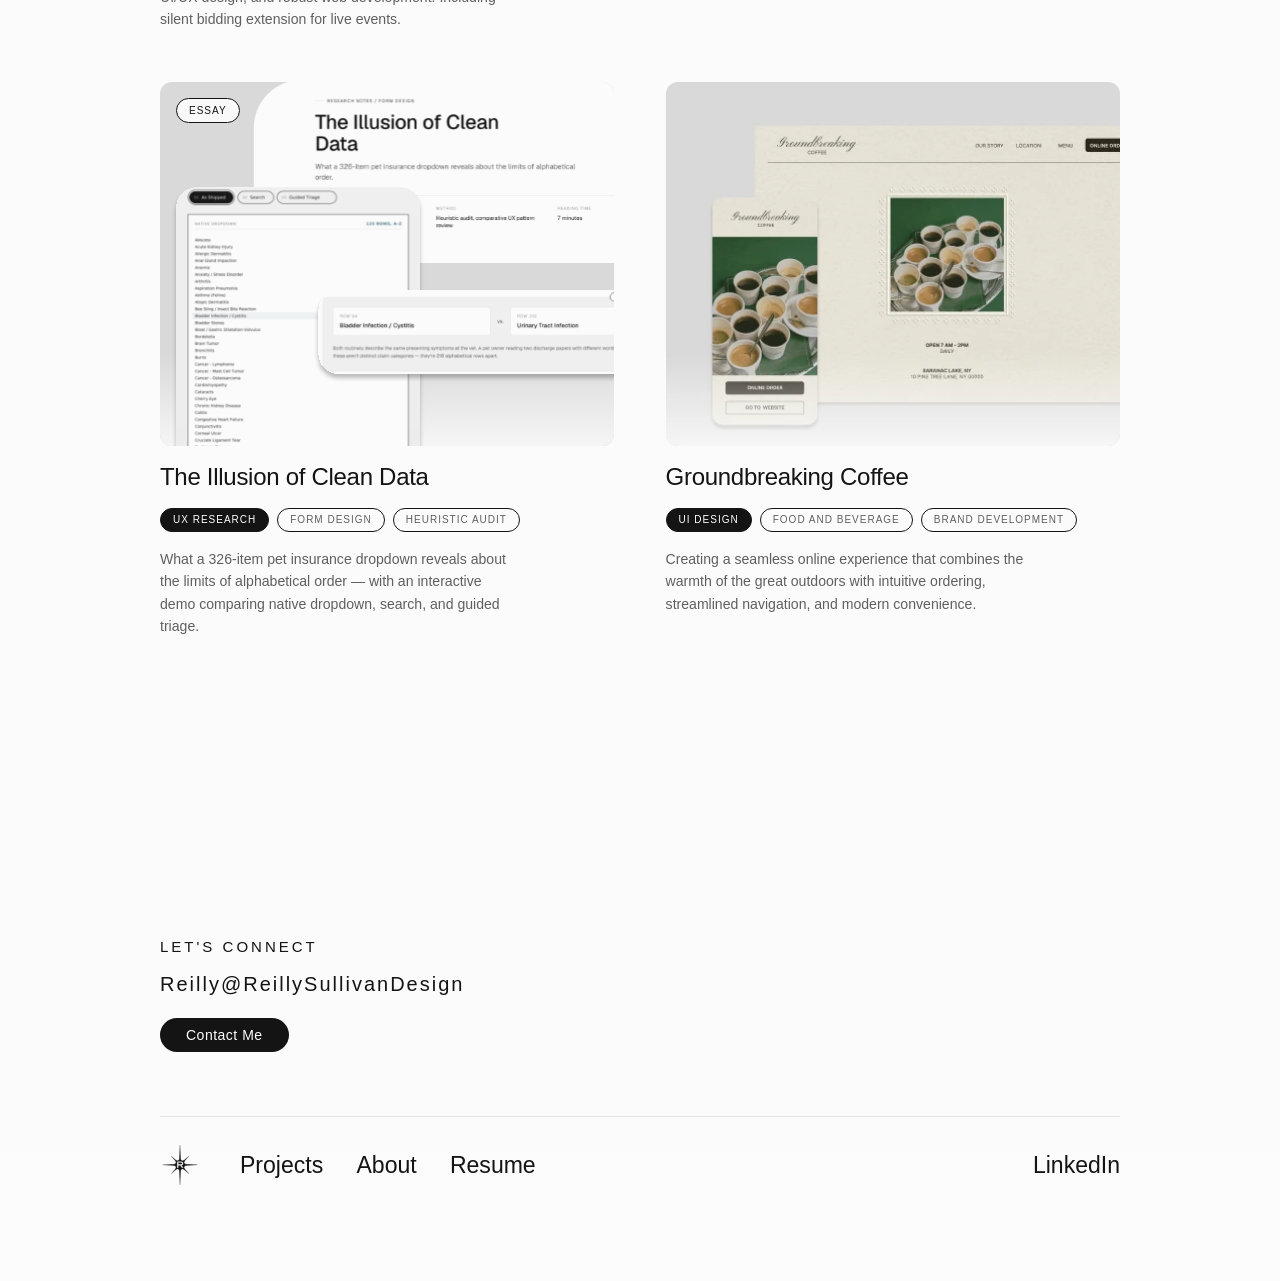
==== commit ee2fed62: "Add writing/essay section with "The Illusion of Clean Data" Brand-aligns a standalone essay mockup (" ====
--- a/projects.html
+++ b/projects.html
@@ -6,6 +6,15 @@
 <meta http-equiv="Content-Security-Policy" content="default-src 'self'; script-src 'self'; style-src 'self' 'unsafe-inline' https://fonts.googleapis.com; font-src 'self' https://fonts.gstatic.com; img-src 'self'; connect-src 'self'; base-uri 'self'; form-action 'self'; object-src 'none'" />
 <meta name="referrer" content="strict-origin-when-cross-origin" />
 <title>Projects — Reilly Sullivan</title>
+<meta property="og:type" content="website" />
+<meta property="og:url" content="https://reillysullivandesign.com/projects.html" />
+<meta property="og:title" content="Projects — Reilly Sullivan" />
+<meta property="og:description" content="Case studies in UX research, product design, and brand development." />
+<meta property="og:image" content="https://reillysullivandesign.com/assets/favicon.png" />
+<meta name="twitter:card" content="summary" />
+<meta name="twitter:title" content="Projects — Reilly Sullivan" />
+<meta name="twitter:description" content="Case studies in UX research, product design, and brand development." />
+<meta name="twitter:image" content="https://reillysullivandesign.com/assets/favicon.png" />
 <link rel="icon" type="image/png" href="assets/favicon.png" />
 <link rel="apple-touch-icon" href="assets/favicon.png" />
 <link rel="preconnect" href="https://fonts.googleapis.com" />
@@ -100,9 +109,25 @@
           </a>
         </article>
 
+        <article class="case reveal" data-discipline="uxr">
+          <a class="case-link" href="writing-illusion-of-clean-data.html">
+            <div class="case-thumb">
+              <img src="assets/Thumbnail-dropdown-essay.svg" width="450" height="400" loading="lazy" alt="The Illusion of Clean Data essay shown as a demo tab and comparison card" />
+              <span class="case-badge">Essay</span>
+            </div>
+            <h2 class="case-title">The Illusion of Clean Data</h2>
+            <div class="case-tags">
+              <span class="case-tag case-tag--lead">UX Research</span>
+              <span class="case-tag">Form Design</span>
+              <span class="case-tag">Heuristic Audit</span>
+            </div>
+            <p class="case-body">What a 326-item pet insurance dropdown reveals about the limits of alphabetical order &mdash; with an interactive demo comparing native dropdown, search, and guided triage.</p>
+          </a>
+        </article>
+
         <article class="case reveal" data-discipline="ui">
           <div class="case-thumb">
-            <img src="assets/thumb-coffee.webp" width="900" height="800" loading="lazy" alt="Groundbreaking Coffee site shown on desktop and phone, marked Coming Soon" />
+            <img src="assets/thumb-coffee.webp" width="450" height="400" loading="lazy" alt="Groundbreaking Coffee site shown on desktop and phone" />
           </div>
           <h2 class="case-title">Groundbreaking Coffee</h2>
           <div class="case-tags">
--- a/styles.css
+++ b/styles.css
@@ -420,23 +420,23 @@
   .bio-text { max-width: none; }
   .edu-skills { grid-template-columns: 1fr; }
 
-  /* Nav pill starts hidden and reveals on the visitor's first scroll (see
-     app.js). visibility (not display) keeps its layout space reserved, so
-     nothing shifts when it fades in, and keeps it out of the tab order
-     while hidden. */
-  .nav-shell {
+  /* Homepage-only: nav pill starts faded out and reveals on the visitor's
+     first scroll/touch (see app.js). Opacity only (no visibility:hidden) —
+     hiding it from hit-testing meant a first tap landing on a nav link only
+     revealed the pill instead of following the link, forcing a second tap.
+     Leaving it hit-testable while faded lets that same first tap register
+     as a real click. */
+  .nav-shell--reveal {
     opacity: 0;
-    visibility: hidden;
     transition: opacity .35s ease;
   }
-  .nav-shell.is-visible {
+  .nav-shell--reveal.is-visible {
     opacity: 1;
-    visibility: visible;
   }
 }
 
 @media (max-width: 860px) and (prefers-reduced-motion: reduce) {
-  .nav-shell { transition: none; }
+  .nav-shell--reveal { transition: none; }
 }
 
 @media (max-width: 560px) {
@@ -713,6 +713,7 @@
 .case-grid .case:nth-child(3) { transition-delay: .14s; }
 .case-grid .case:nth-child(4) { transition-delay: .21s; }
 .case-grid .case:nth-child(5) { transition-delay: .28s; }
+.case-grid .case:nth-child(6) { transition-delay: .35s; }
 
 /* Clickable project cards: gentle lift + soft shadow (adds to existing thumb zoom) */
 .case-link { transition: transform .35s cubic-bezier(.22,.61,.36,1); }
@@ -764,3 +765,248 @@
 
 /* more breathing room between sections */
 .cs-section { padding-bottom: clamp(56px, 9vw, 108px); }
+
+/* ===================================================================
+   Writing / long-form post page
+   =================================================================== */
+.post-hero { padding-top: clamp(56px, 11vw, 160px); padding-bottom: clamp(28px, 4vw, 40px); }
+.post-eyebrow {
+  display: flex;
+  align-items: center;
+  gap: 10px;
+  font-size: 12px;
+  font-weight: 500;
+  letter-spacing: 1.3px;
+  text-transform: uppercase;
+  color: var(--muted);
+  margin: 0 0 20px;
+}
+.post-eyebrow::before { content: ""; width: 22px; height: 1px; background: var(--border); display: inline-block; }
+.post-title {
+  font-family: var(--font-display);
+  font-weight: 500;
+  letter-spacing: -0.012em;
+  font-size: clamp(32px, 4.6vw, 54px);
+  line-height: 1.08;
+  margin: 0 0 18px;
+  max-width: 15ch;
+}
+.post-subtitle { color: var(--muted); font-size: clamp(16px, 1.6vw, 19px); line-height: 1.5; max-width: 56ch; margin: 0 0 clamp(28px, 4vw, 36px); }
+.post-hero .cs-meta { border-top: 1px solid var(--border); padding-top: clamp(20px, 3vw, 26px); }
+
+.post-article { padding-top: clamp(40px, 6vw, 56px); }
+.post-lede { font-size: clamp(18px, 2vw, 22px); line-height: 1.55; color: var(--ink); margin-bottom: 8px; }
+.post-outro { color: var(--muted); font-size: clamp(16px, 1.6vw, 18px); }
+.post-footnote { font-size: 13px; color: var(--muted); }
+
+.post-chapter { padding-bottom: clamp(48px, 8vw, 96px); }
+.post-chapter-head { display: flex; align-items: baseline; gap: 14px; margin-bottom: clamp(20px, 3vw, 28px); }
+.post-chapter-head .cs-h { margin: 0; }
+.post-chapter-num {
+  font-family: var(--font-body);
+  font-size: 12px;
+  font-weight: 600;
+  color: var(--muted);
+  border: 1px solid var(--border);
+  border-radius: 20px;
+  padding: 3px 11px;
+}
+
+/* Confusion-pair comparison cards */
+.pair-card {
+  position: relative;
+  display: grid;
+  grid-template-columns: 1fr auto 1fr;
+  gap: 18px;
+  align-items: center;
+  background: var(--surface);
+  border: 1px solid var(--border);
+  border-radius: var(--radius-card);
+  padding: 26px 26px 30px;
+  margin: 26px 0;
+}
+.pair-field { background: var(--bg); border: 1px solid var(--border); border-radius: 8px; padding: 16px 18px; }
+.pair-label { font-size: 11px; font-weight: 500; letter-spacing: 1px; text-transform: uppercase; color: var(--faint); margin-bottom: 8px; }
+.pair-value { font-family: var(--font-display); font-weight: 500; font-size: 1rem; color: var(--ink); }
+.pair-vs { font-size: 13px; font-weight: 500; color: var(--muted); text-align: center; }
+.pair-tag {
+  position: absolute;
+  top: -13px;
+  right: 22px;
+  font-size: 10.5px;
+  font-weight: 500;
+  letter-spacing: 0.6px;
+  text-transform: uppercase;
+  color: var(--ink);
+  background: #fff;
+  border: 1px solid var(--ink);
+  border-radius: 46px;
+  padding: 4px 12px;
+}
+.pair-note { grid-column: 1 / -1; margin: 6px 0 0; font-size: 13px; line-height: 1.6; color: var(--muted); max-width: none; }
+
+/* Interactive demo */
+.demo-card { background: var(--surface); border: 1px solid var(--border); border-radius: var(--radius-card); padding: 32px 28px 28px; position: relative; }
+.demo-badge {
+  position: absolute;
+  top: -14px;
+  left: 24px;
+  background: var(--bg);
+  border: 1px solid var(--ink);
+  border-radius: 46px;
+  padding: 4px 14px;
+  font-size: 10.5px;
+  font-weight: 500;
+  letter-spacing: 1px;
+  text-transform: uppercase;
+  color: var(--ink);
+}
+.demo-instructions { font-size: 14px; line-height: 1.6; color: var(--muted); margin: 14px 0 24px; max-width: 60ch; }
+.demo-instructions b { color: var(--ink); font-weight: 600; }
+
+.demo-tabs { display: flex; gap: 10px; flex-wrap: wrap; margin-bottom: 24px; }
+.demo-tab {
+  font-family: var(--font-body);
+  font-size: 13px;
+  letter-spacing: 0.3px;
+  padding: 9px 18px;
+  border: 1px solid var(--ink);
+  border-radius: 999px;
+  background: transparent;
+  color: var(--ink);
+  cursor: pointer;
+  transition: background .2s ease, color .2s ease;
+}
+.demo-tab:hover { background: rgba(0, 0, 0, 0.05); }
+.demo-tab.active { background: var(--ink); color: #fff; }
+.demo-tab .tabnum { opacity: 0.55; margin-right: 6px; font-size: 11px; }
+.demo-panel { display: none; min-height: 320px; }
+.demo-panel.active { display: block; }
+.single-col { max-width: 420px; }
+
+.demo-col { display: flex; flex-direction: column; }
+.demo-col-label {
+  font-size: 12px;
+  font-weight: 500;
+  letter-spacing: 0.6px;
+  text-transform: uppercase;
+  color: var(--muted);
+  margin-bottom: 10px;
+  display: flex;
+  justify-content: space-between;
+}
+.demo-col-label .tag { color: var(--accent); }
+
+select.condition-select {
+  font-family: var(--font-body);
+  font-size: 14px;
+  padding: 10px 12px;
+  border: 1px solid var(--border);
+  border-radius: 8px;
+  background: var(--bg);
+  color: var(--ink);
+  width: 100%;
+  height: 220px;
+}
+.combo-box { border: 1px solid var(--border); border-radius: 8px; background: var(--bg); overflow: hidden; }
+.combo-input {
+  width: 100%;
+  font-family: var(--font-body);
+  font-size: 14px;
+  padding: 12px 14px;
+  border: none;
+  border-bottom: 1px solid var(--border);
+  outline: none;
+  background: transparent;
+  color: var(--ink);
+}
+.combo-input:focus-visible { outline: 2px solid var(--ink); outline-offset: -2px; }
+.combo-list { height: 186px; overflow-y: auto; font-size: 13.5px; }
+.combo-list div { padding: 8px 14px; border-bottom: 1px solid var(--border); cursor: default; color: var(--ink-2); }
+.combo-list div:last-child { border-bottom: none; }
+.combo-list mark { background: rgba(34, 110, 120, 0.16); color: var(--accent); padding: 0; border-radius: 2px; }
+.combo-empty { padding: 14px; color: var(--muted); }
+.demo-stat { margin-top: 14px; font-size: 12.5px; line-height: 1.5; color: var(--muted); }
+.demo-stat b { color: var(--ink); font-weight: 600; }
+
+/* Guided triage */
+.triage-step-label { font-size: 12px; font-weight: 500; letter-spacing: 0.5px; text-transform: uppercase; color: var(--muted); margin-bottom: 14px; }
+.chip-grid { display: flex; flex-wrap: wrap; gap: 10px; margin-bottom: 8px; }
+.chip {
+  font-family: var(--font-body);
+  font-size: 13px;
+  background: transparent;
+  border: 1px solid var(--ink);
+  border-radius: 999px;
+  padding: 9px 16px;
+  color: var(--ink);
+  cursor: pointer;
+  transition: background .2s ease, color .2s ease;
+}
+.chip:hover { background: rgba(0, 0, 0, 0.05); }
+.chip.selected { background: var(--ink); color: #fff; border-color: var(--ink); }
+.triage-back {
+  font-family: var(--font-body);
+  font-size: 12.5px;
+  font-weight: 500;
+  letter-spacing: 0.3px;
+  color: var(--accent);
+  background: none;
+  border: none;
+  padding: 0;
+  margin: 16px 0 10px;
+  cursor: pointer;
+  display: none;
+}
+.triage-back:hover { text-decoration: underline; text-underline-offset: 3px; }
+.triage-back.show { display: inline-block; }
+.triage-results { border: 1px solid var(--border); border-radius: 8px; overflow: hidden; background: var(--bg); }
+.triage-results div { padding: 10px 16px; border-bottom: 1px solid var(--border); font-size: 13.5px; color: var(--ink-2); cursor: pointer; }
+.triage-results div:last-child { border-bottom: none; }
+.triage-results div:hover { background: var(--surface); }
+.triage-results div.picked { background: rgba(34, 110, 120, 0.1); color: var(--accent); font-weight: 600; }
+.triage-placeholder { color: var(--muted); font-size: 13.5px; padding: 14px 0; }
+
+/* Three-failure list */
+.failure-list { list-style: none; margin: 0; padding: 0; display: grid; gap: 1px; background: var(--border); border: 1px solid var(--border); border-radius: var(--radius-card); overflow: hidden; }
+.failure-list li { background: var(--surface); padding: 22px; display: grid; grid-template-columns: 32px 1fr; gap: 16px; }
+.failure-list .fnum { font-family: var(--font-body); font-weight: 600; font-size: 14px; color: var(--faint); }
+.failure-list h3 { font-family: var(--font-display); font-weight: 500; font-size: 17px; margin: 0 0 6px; color: var(--ink); }
+.failure-list p { margin: 0; font-size: 13.5px; line-height: 1.6; max-width: none; color: var(--ink-2); }
+
+/* Decision matrix */
+.matrix {
+  display: grid;
+  grid-template-columns: 110px repeat(2, 1fr);
+  grid-template-rows: auto repeat(2, 1fr);
+  gap: 1px;
+  background: var(--border);
+  border: 1px solid var(--border);
+  border-radius: var(--radius-card);
+  overflow: hidden;
+  margin: 30px 0 12px;
+}
+.matrix > div { background: var(--surface); padding: 18px 16px; }
+.matrix .corner { background: var(--bg); }
+.matrix .colhead, .matrix .rowhead { font-size: 11px; font-weight: 500; letter-spacing: 0.6px; text-transform: uppercase; color: var(--muted); display: flex; align-items: center; }
+.matrix .rowhead { writing-mode: vertical-rl; transform: rotate(180deg); justify-content: center; }
+.matrix .cell h4 { font-family: var(--font-display); font-weight: 500; font-size: 15px; margin: 0 0 8px; color: var(--ink); }
+.matrix .cell p { font-size: 13px; line-height: 1.55; margin: 0; max-width: none; color: var(--muted); }
+.matrix .cell .ex { display: inline-block; margin-top: 10px; font-size: 11px; font-weight: 500; letter-spacing: 0.3px; text-transform: uppercase; color: var(--accent); }
+
+.callout-row { display: grid; grid-template-columns: 1fr 1fr; gap: 20px; margin-top: 24px; }
+.callout { border-left: 3px solid var(--accent); padding: 4px 0 4px 18px; }
+.callout .clabel { font-size: 11px; font-weight: 600; letter-spacing: 0.6px; text-transform: uppercase; color: var(--accent); margin-bottom: 6px; }
+.callout p { font-size: 13.5px; line-height: 1.6; margin: 0; max-width: none; color: var(--ink-2); }
+
+.post-signoff { border-top: 1px solid var(--border); margin-top: 40px; padding-top: clamp(40px, 6vw, 56px); padding-bottom: clamp(56px, 9vw, 96px); }
+.post-signoff .cs-text { margin-bottom: 0; }
+.post-sign { font-family: var(--font-display); font-weight: 500; font-size: 17px; color: var(--ink); margin-top: 20px; }
+
+@media (max-width: 860px) {
+  .post-hero .cs-meta { grid-template-columns: 1fr; gap: 16px; }
+  .pair-card { grid-template-columns: 1fr; }
+  .pair-vs { padding: 2px 0; }
+  .matrix { grid-template-columns: 80px repeat(2, 1fr); font-size: 13px; }
+  .callout-row { grid-template-columns: 1fr; }
+}
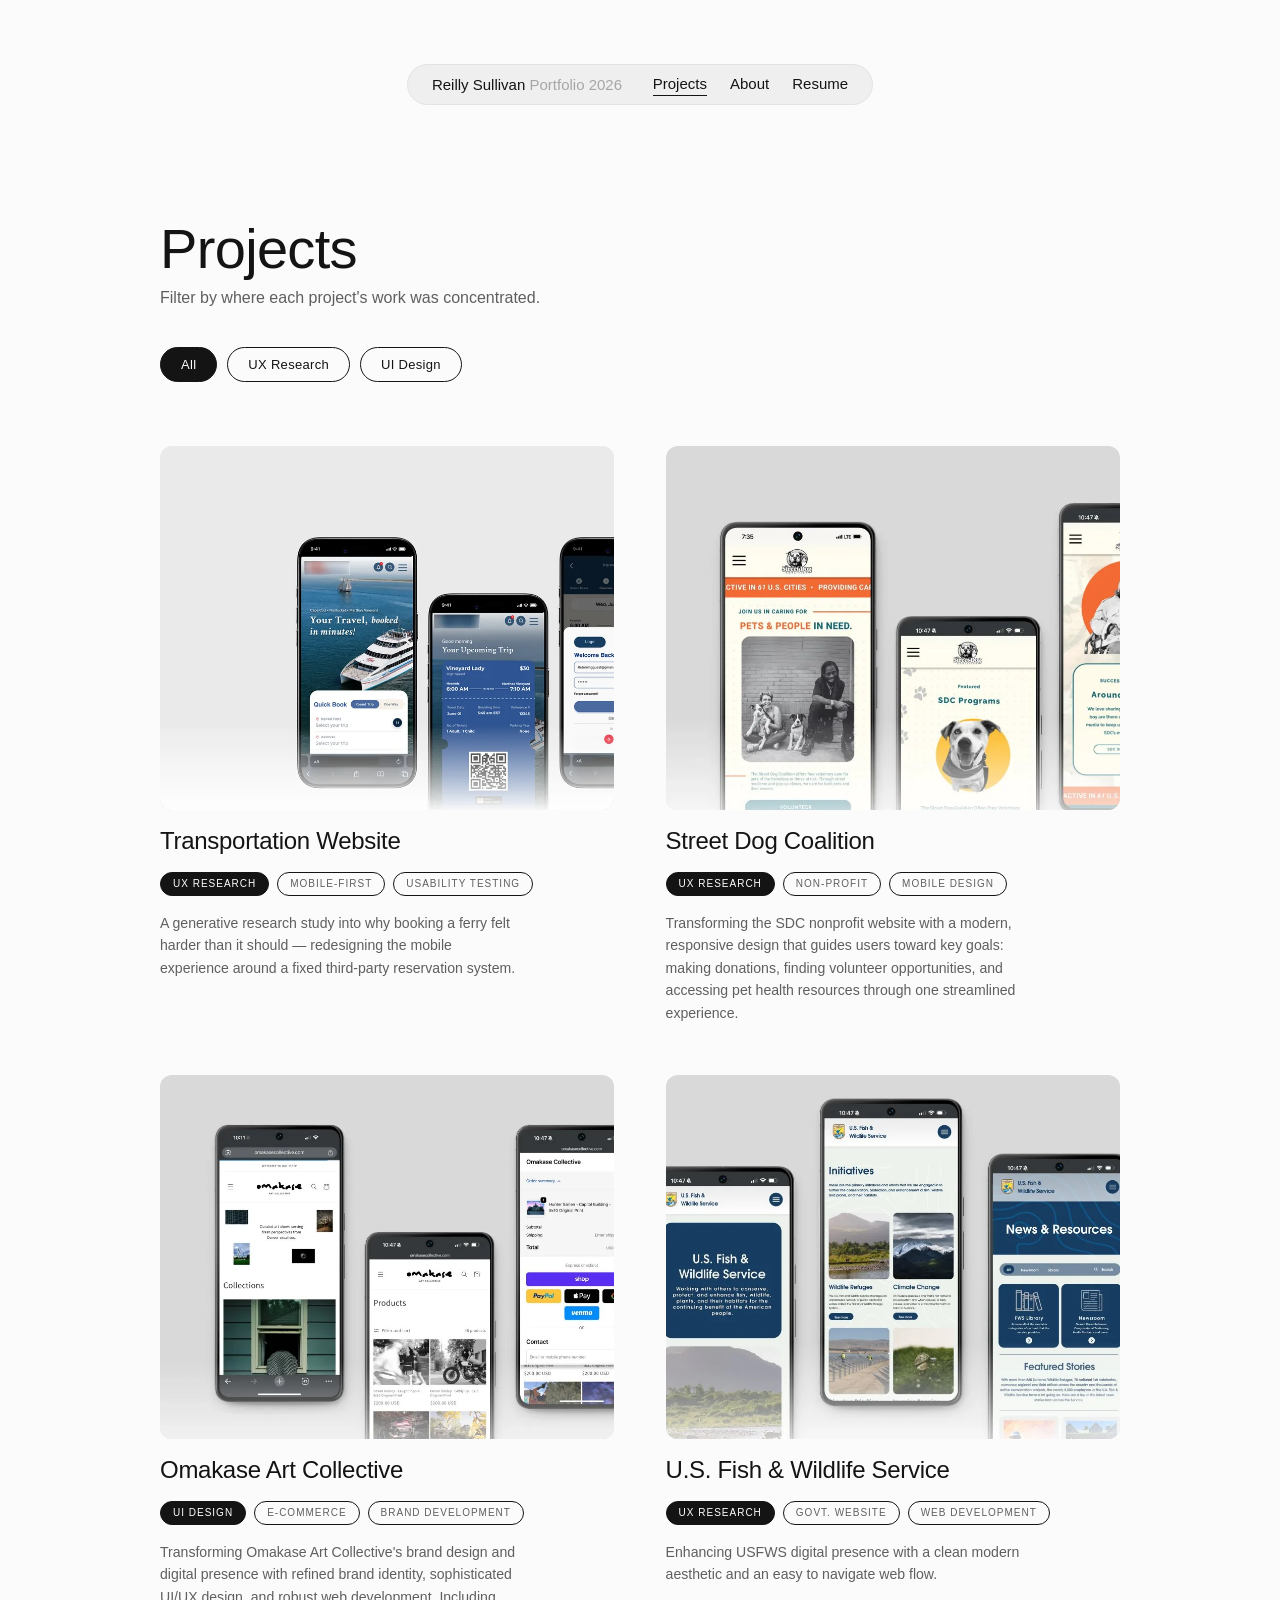
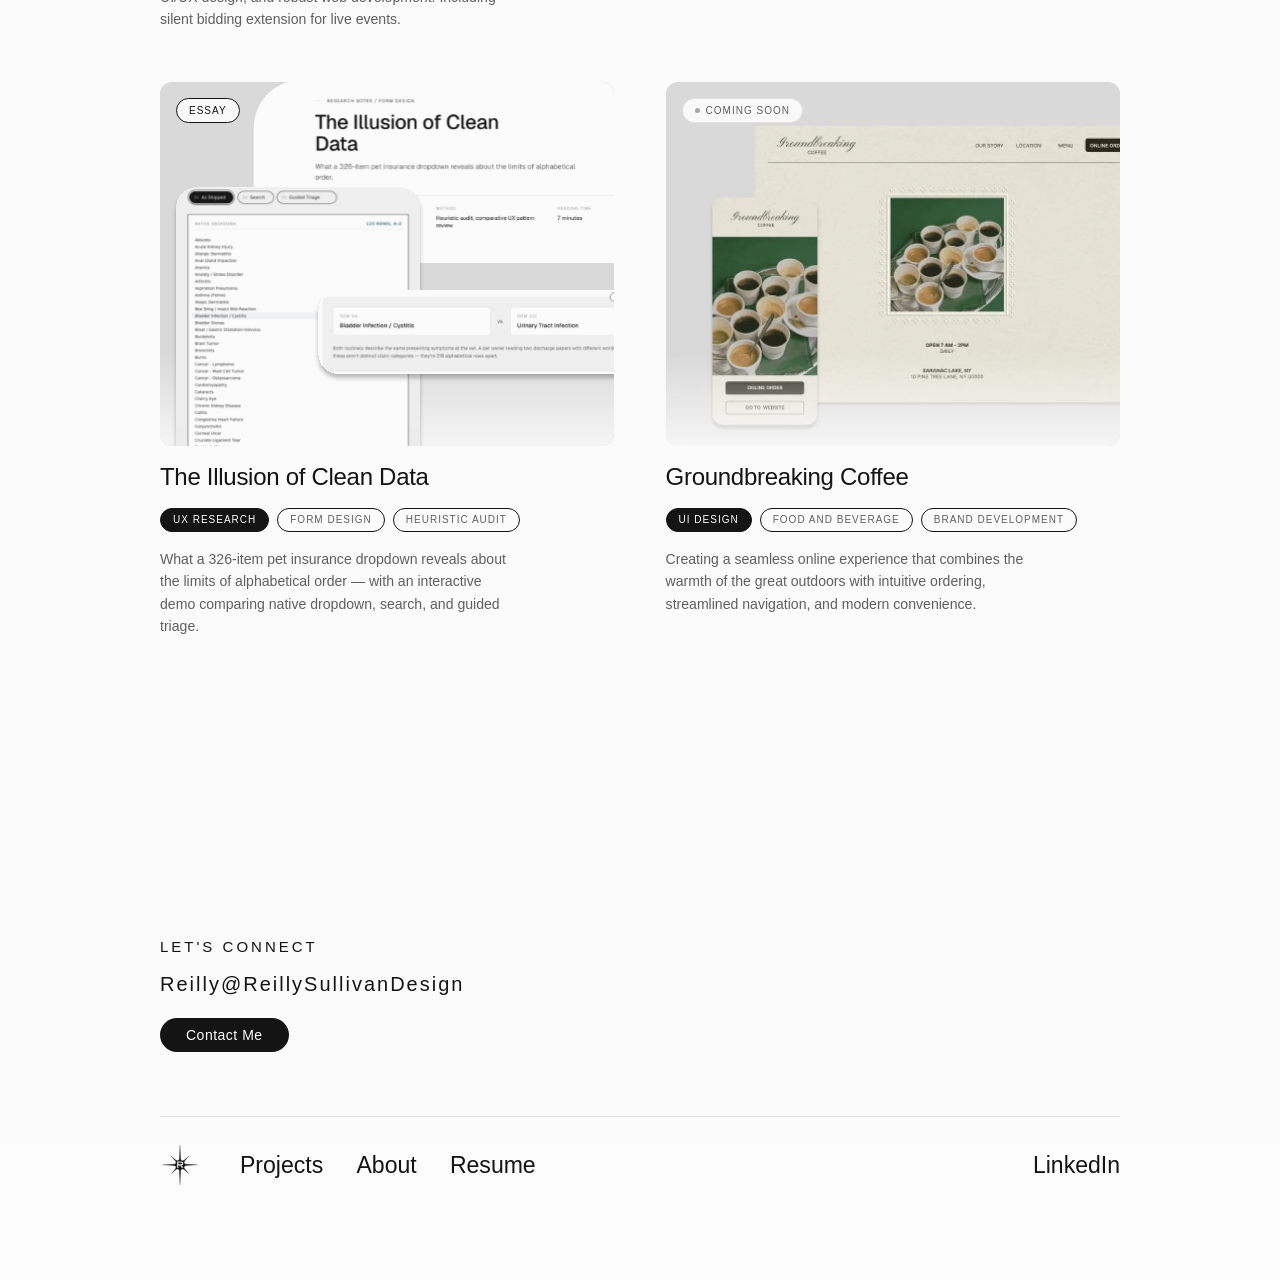
==== commit 89b4e4a7: "Add a Coming Soon status badge to the Groundbreaking Coffee card Styled as a muted status-chip varia" ====
--- a/projects.html
+++ b/projects.html
@@ -128,6 +128,7 @@
         <article class="case reveal" data-discipline="ui">
           <div class="case-thumb">
             <img src="assets/thumb-coffee.webp" width="450" height="400" loading="lazy" alt="Groundbreaking Coffee site shown on desktop and phone" />
+            <span class="case-badge case-badge--status">Coming Soon</span>
           </div>
           <h2 class="case-title">Groundbreaking Coffee</h2>
           <div class="case-tags">
--- a/styles.css
+++ b/styles.css
@@ -203,6 +203,24 @@
   border-radius: 46px;
   padding: 6px 12px;
 }
+/* Status variant (e.g. "Coming Soon") — quieter than the solid ink-bordered
+   content-type badge above, since a pending state shouldn't read as loud as
+   a confirmed label. Dot follows the same status-chip convention as most
+   design tools (Linear, Notion, etc). */
+.case-badge--status {
+  display: inline-flex;
+  align-items: center;
+  gap: 6px;
+  color: var(--muted);
+  border-color: var(--border);
+}
+.case-badge--status::before {
+  content: "";
+  width: 5px;
+  height: 5px;
+  border-radius: 50%;
+  background: var(--faint);
+}
 .case-title {
   font-weight: 400;
   font-size: clamp(20px, 2.2vw, 24px);
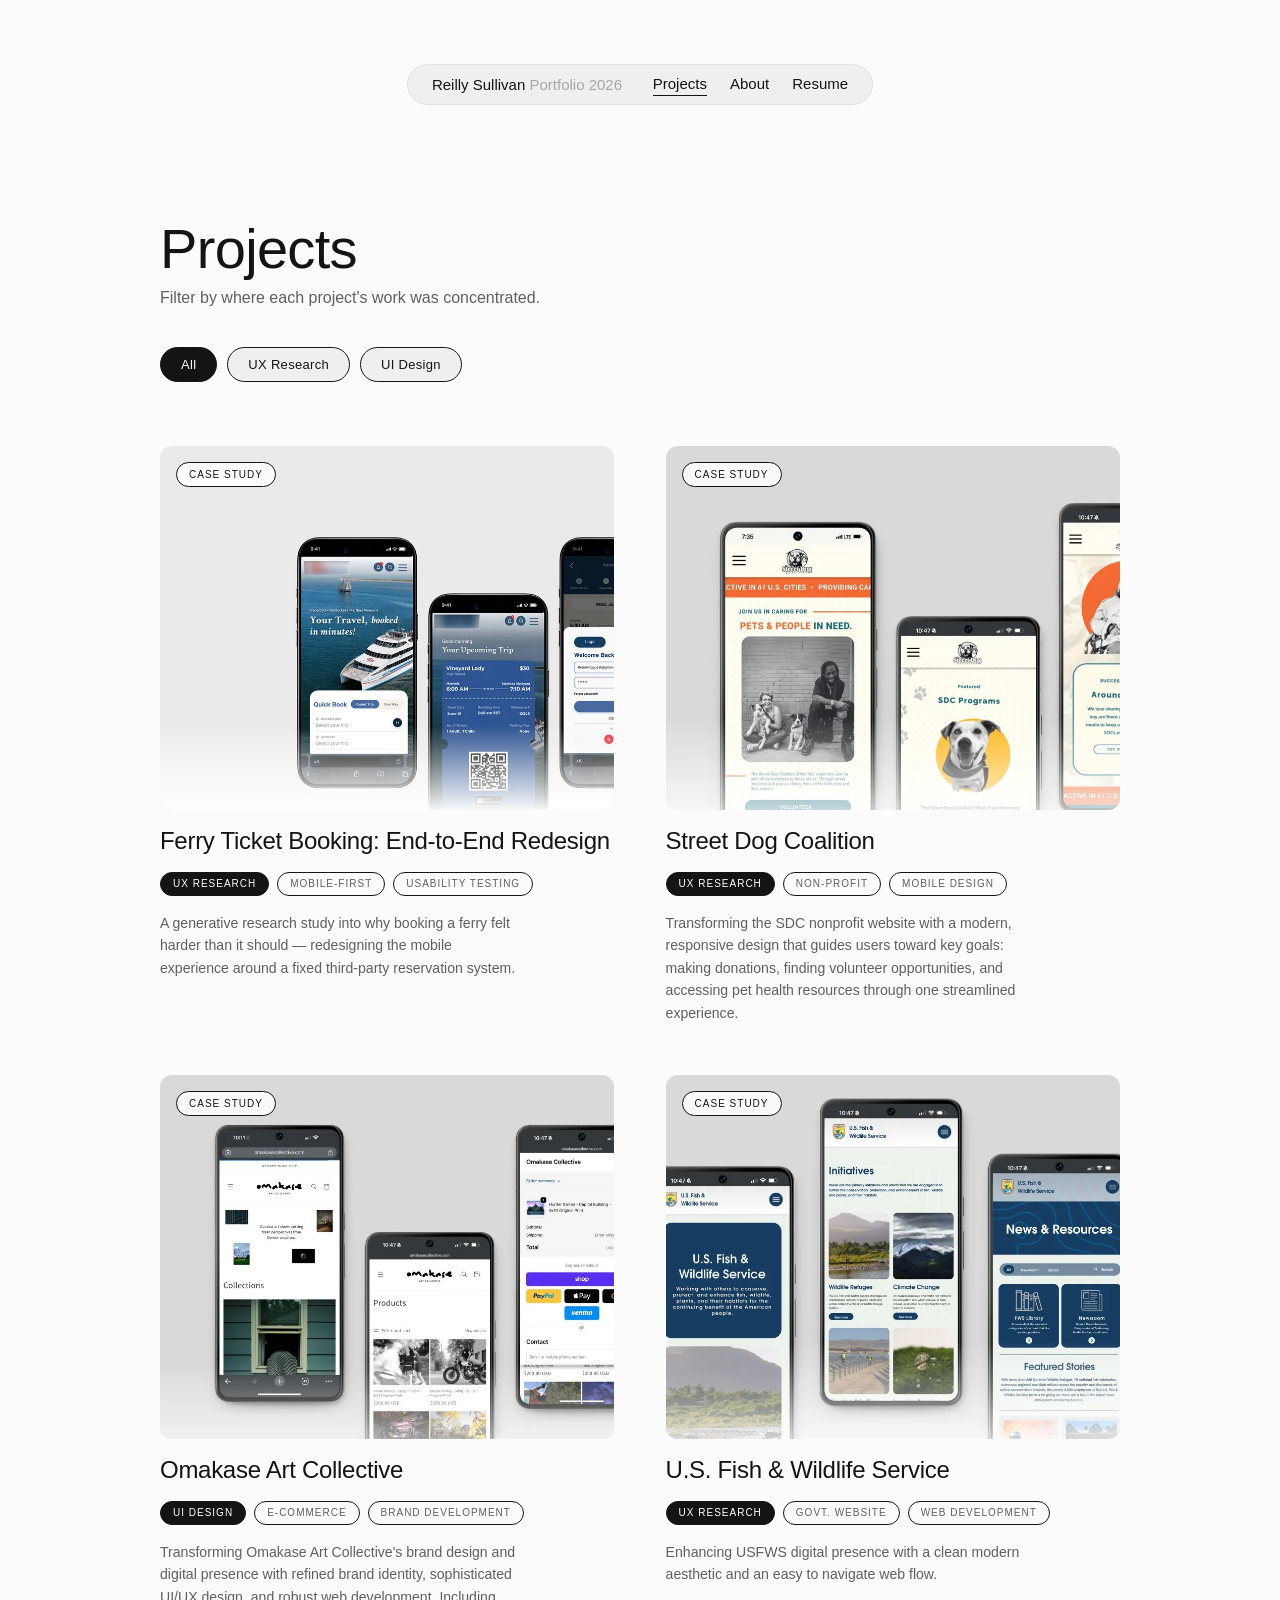
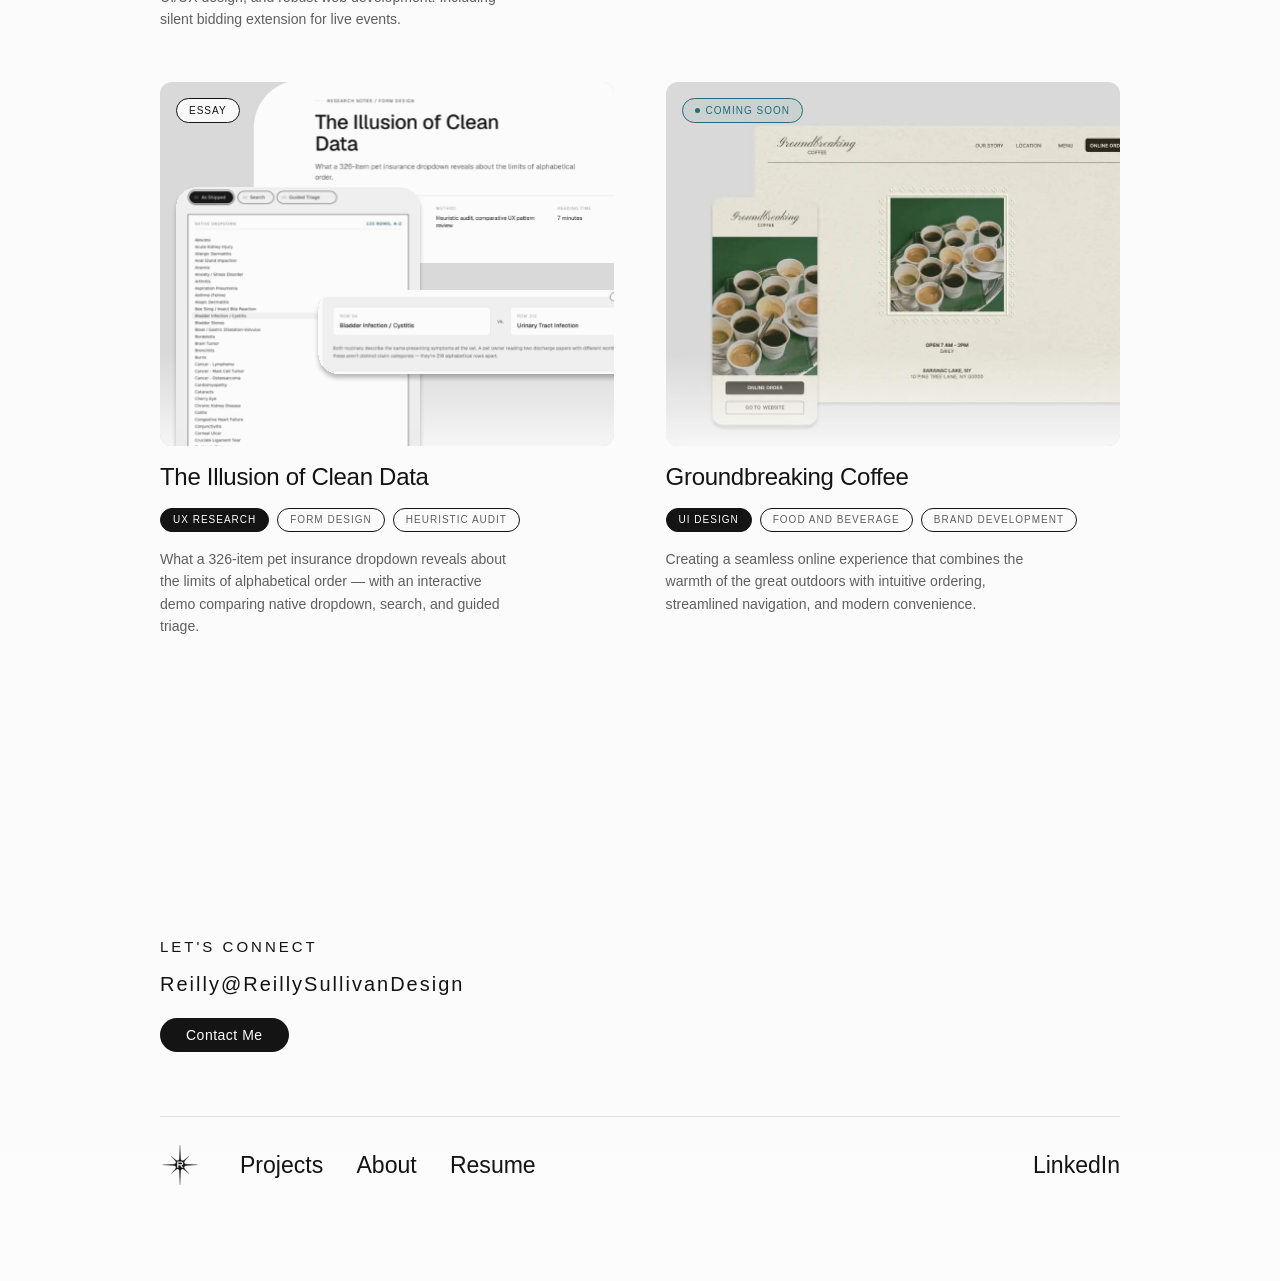
==== commit 530d9b58: "Add Case Study badges and rename Transportation Website project - Adds a "Case Study" case-badge to " ====
--- a/projects.html
+++ b/projects.html
@@ -53,8 +53,9 @@
           <a class="case-link" href="work-transportation.html">
             <div class="case-thumb">
               <img src="assets/thumb-transportation.webp" width="900" height="732" loading="lazy" alt="Ferry booking redesign shown on phone screens" />
+              <span class="case-badge">Case Study</span>
             </div>
-            <h2 class="case-title">Transportation Website</h2>
+            <h2 class="case-title">Ferry Ticket Booking: End-to-End Redesign</h2>
             <div class="case-tags">
               <span class="case-tag case-tag--lead">UX Research</span>
               <span class="case-tag">Mobile-first</span>
@@ -68,6 +69,7 @@
           <a class="case-link" href="work-sdc.html">
             <div class="case-thumb">
               <img src="assets/thumb-sdc.webp" width="900" height="800" loading="lazy" alt="Street Dog Coalition site shown on three phone screens" />
+              <span class="case-badge">Case Study</span>
             </div>
             <h2 class="case-title">Street Dog Coalition</h2>
             <div class="case-tags">
@@ -83,6 +85,7 @@
           <a class="case-link" href="work-omakase.html">
             <div class="case-thumb">
               <img src="assets/thumb-omakase.webp" width="900" height="800" loading="lazy" alt="Omakase Art Collective site shown on three phone screens" />
+              <span class="case-badge">Case Study</span>
             </div>
             <h2 class="case-title">Omakase Art Collective</h2>
             <div class="case-tags">
@@ -98,6 +101,7 @@
           <a class="case-link" href="work-usfws.html">
             <div class="case-thumb">
               <img src="assets/thumb-usfws.webp" width="900" height="800" loading="lazy" alt="U.S. Fish &amp; Wildlife Service site shown on three phone screens" />
+              <span class="case-badge">Case Study</span>
             </div>
             <h2 class="case-title">U.S. Fish &amp; Wildlife Service</h2>
             <div class="case-tags">
--- a/styles.css
+++ b/styles.css
@@ -211,15 +211,16 @@
   display: inline-flex;
   align-items: center;
   gap: 6px;
-  color: var(--muted);
-  border-color: var(--border);
+  color: var(--accent);
+  background: rgba(34, 110, 120, 0.08);
+  border-color: var(--accent);
 }
 .case-badge--status::before {
   content: "";
   width: 5px;
   height: 5px;
   border-radius: 50%;
-  background: var(--faint);
+  background: var(--accent);
 }
 .case-title {
   font-weight: 400;
@@ -667,12 +668,12 @@
   padding: 9px 20px;
   border: 1px solid var(--ink);
   border-radius: 999px;
-  background: transparent;
+  background: var(--surface);
   color: var(--ink);
   cursor: pointer;
   transition: background .2s ease, color .2s ease;
 }
-.proj-filter:hover { background: rgba(0, 0, 0, 0.05); }
+.proj-filter:hover { background: var(--panel); }
 .proj-filter[aria-pressed="true"] { background: var(--ink); color: #fff; }
 
 .case-tag--lead { background: var(--ink); color: #fff; border-color: var(--ink); }
@@ -890,12 +891,12 @@
   padding: 9px 18px;
   border: 1px solid var(--ink);
   border-radius: 999px;
-  background: transparent;
+  background: var(--bg);
   color: var(--ink);
   cursor: pointer;
   transition: background .2s ease, color .2s ease;
 }
-.demo-tab:hover { background: rgba(0, 0, 0, 0.05); }
+.demo-tab:hover { background: var(--panel); }
 .demo-tab.active { background: var(--ink); color: #fff; }
 .demo-tab .tabnum { opacity: 0.55; margin-right: 6px; font-size: 11px; }
 .demo-panel { display: none; min-height: 320px; }
@@ -953,7 +954,7 @@
 .chip {
   font-family: var(--font-body);
   font-size: 13px;
-  background: transparent;
+  background: var(--bg);
   border: 1px solid var(--ink);
   border-radius: 999px;
   padding: 9px 16px;
@@ -961,7 +962,7 @@
   cursor: pointer;
   transition: background .2s ease, color .2s ease;
 }
-.chip:hover { background: rgba(0, 0, 0, 0.05); }
+.chip:hover { background: var(--panel); }
 .chip.selected { background: var(--ink); color: #fff; border-color: var(--ink); }
 .triage-back {
   font-family: var(--font-body);
@@ -1027,4 +1028,9 @@
   .pair-vs { padding: 2px 0; }
   .matrix { grid-template-columns: 80px repeat(2, 1fr); font-size: 13px; }
   .callout-row { grid-template-columns: 1fr; }
-}
+  /* Mobile WebKit ignores the size="10" hint and collapses <select> to its
+     normal compact control regardless — but still stretches that control to
+     fill the 220px height set for desktop's inline listbox, so it reads as
+     a mostly-empty box until tapped. Let it size to its native compact height. */
+  select.condition-select { height: auto; min-height: 44px; }
+}
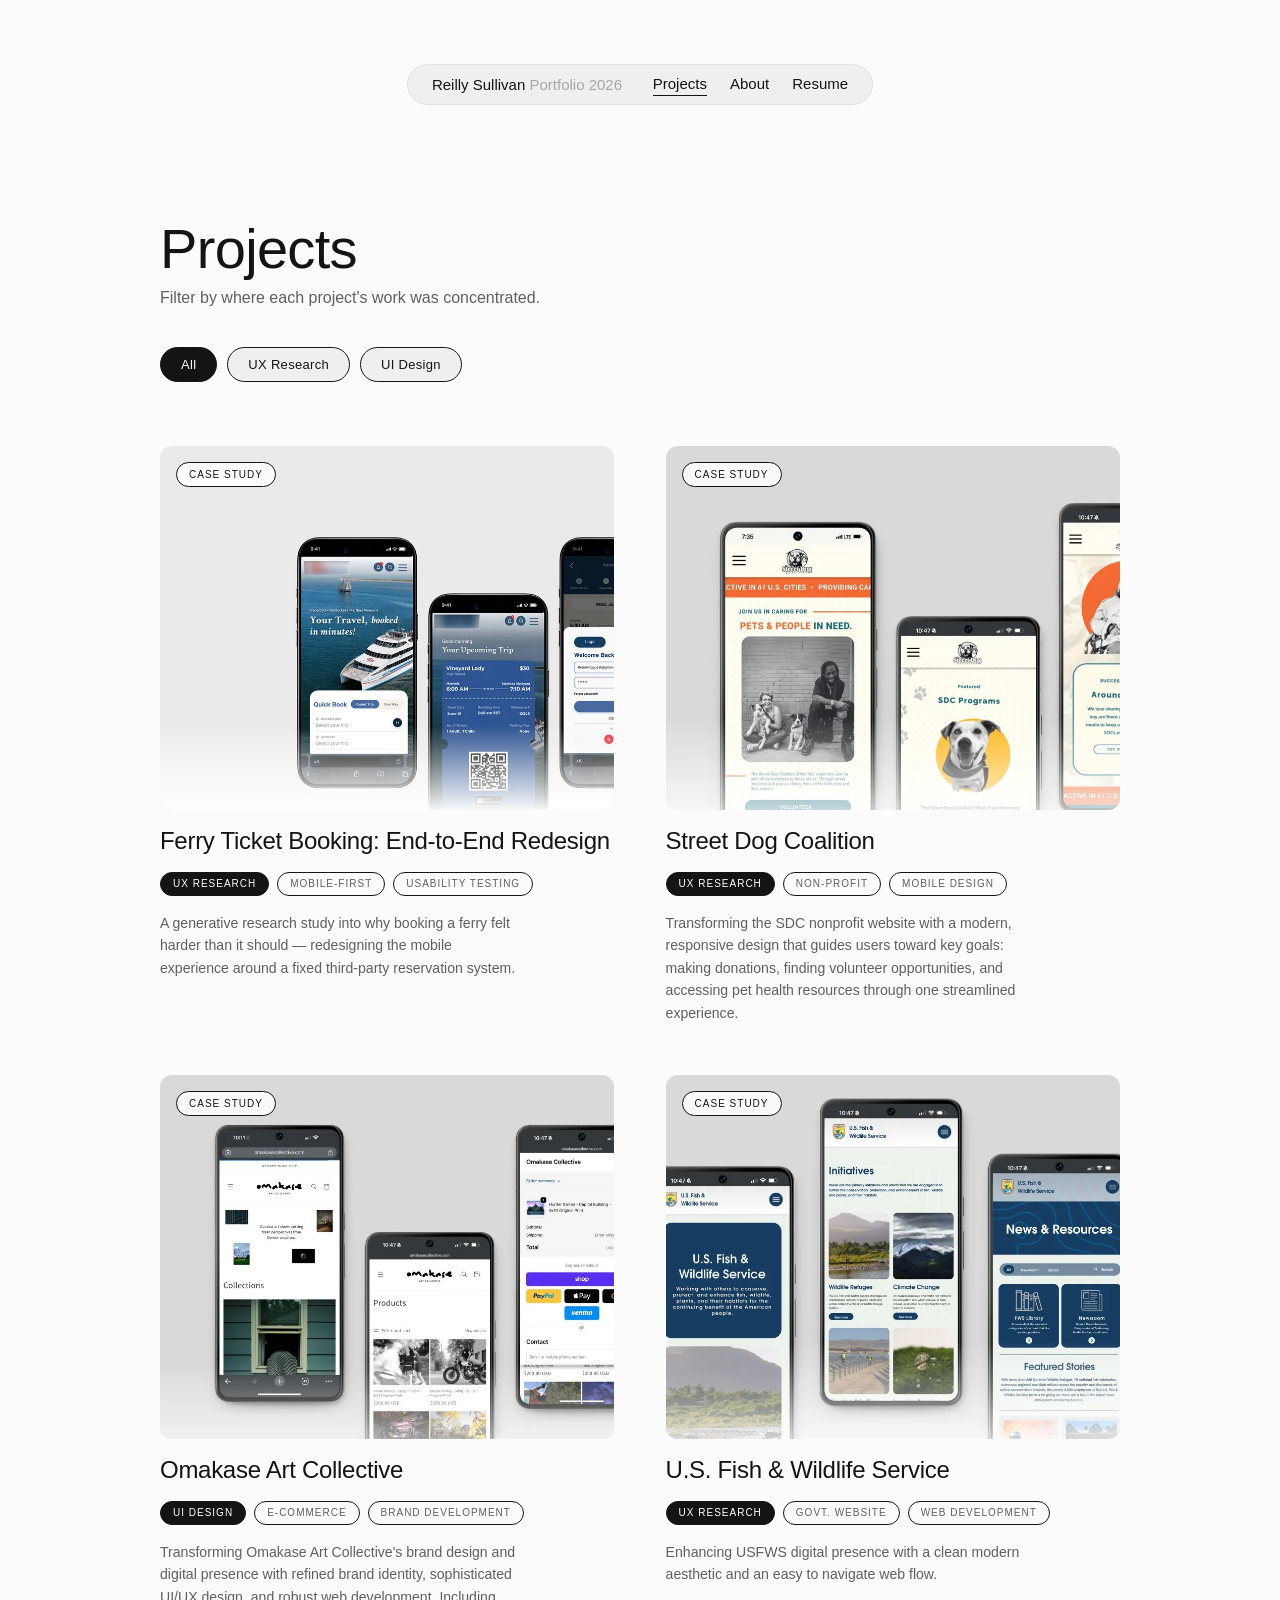
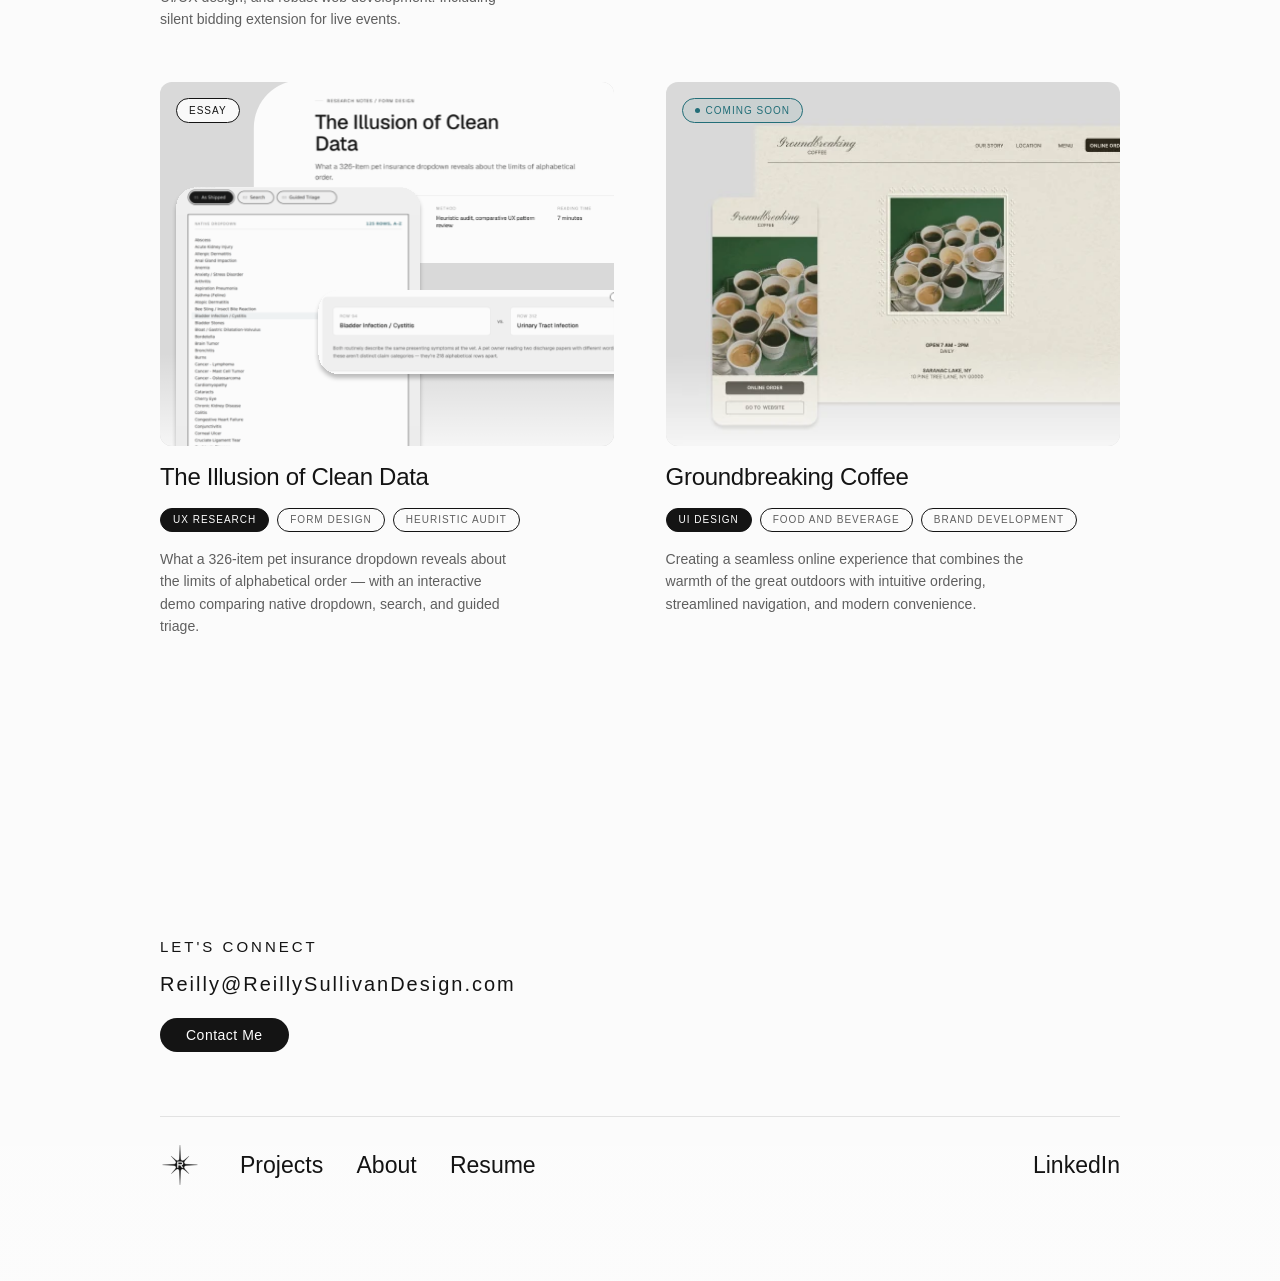
==== commit a9e2f597: "Fix missing .com in contact email across every page The mailto: link and visible email text were "Re" ====
--- a/projects.html
+++ b/projects.html
@@ -149,8 +149,8 @@
   <footer>
     <div class="wrap">
       <p class="connect-eyebrow">Let's Connect</p>
-      <p class="connect-email">Reilly@ReillySullivanDesign</p>
-      <a class="contact-btn" href="mailto:Reilly@ReillySullivanDesign">Contact Me</a>
+      <p class="connect-email">Reilly@ReillySullivanDesign.com</p>
+      <a class="contact-btn" href="mailto:Reilly@ReillySullivanDesign.com">Contact Me</a>
 
       <hr class="footer-rule" />
 
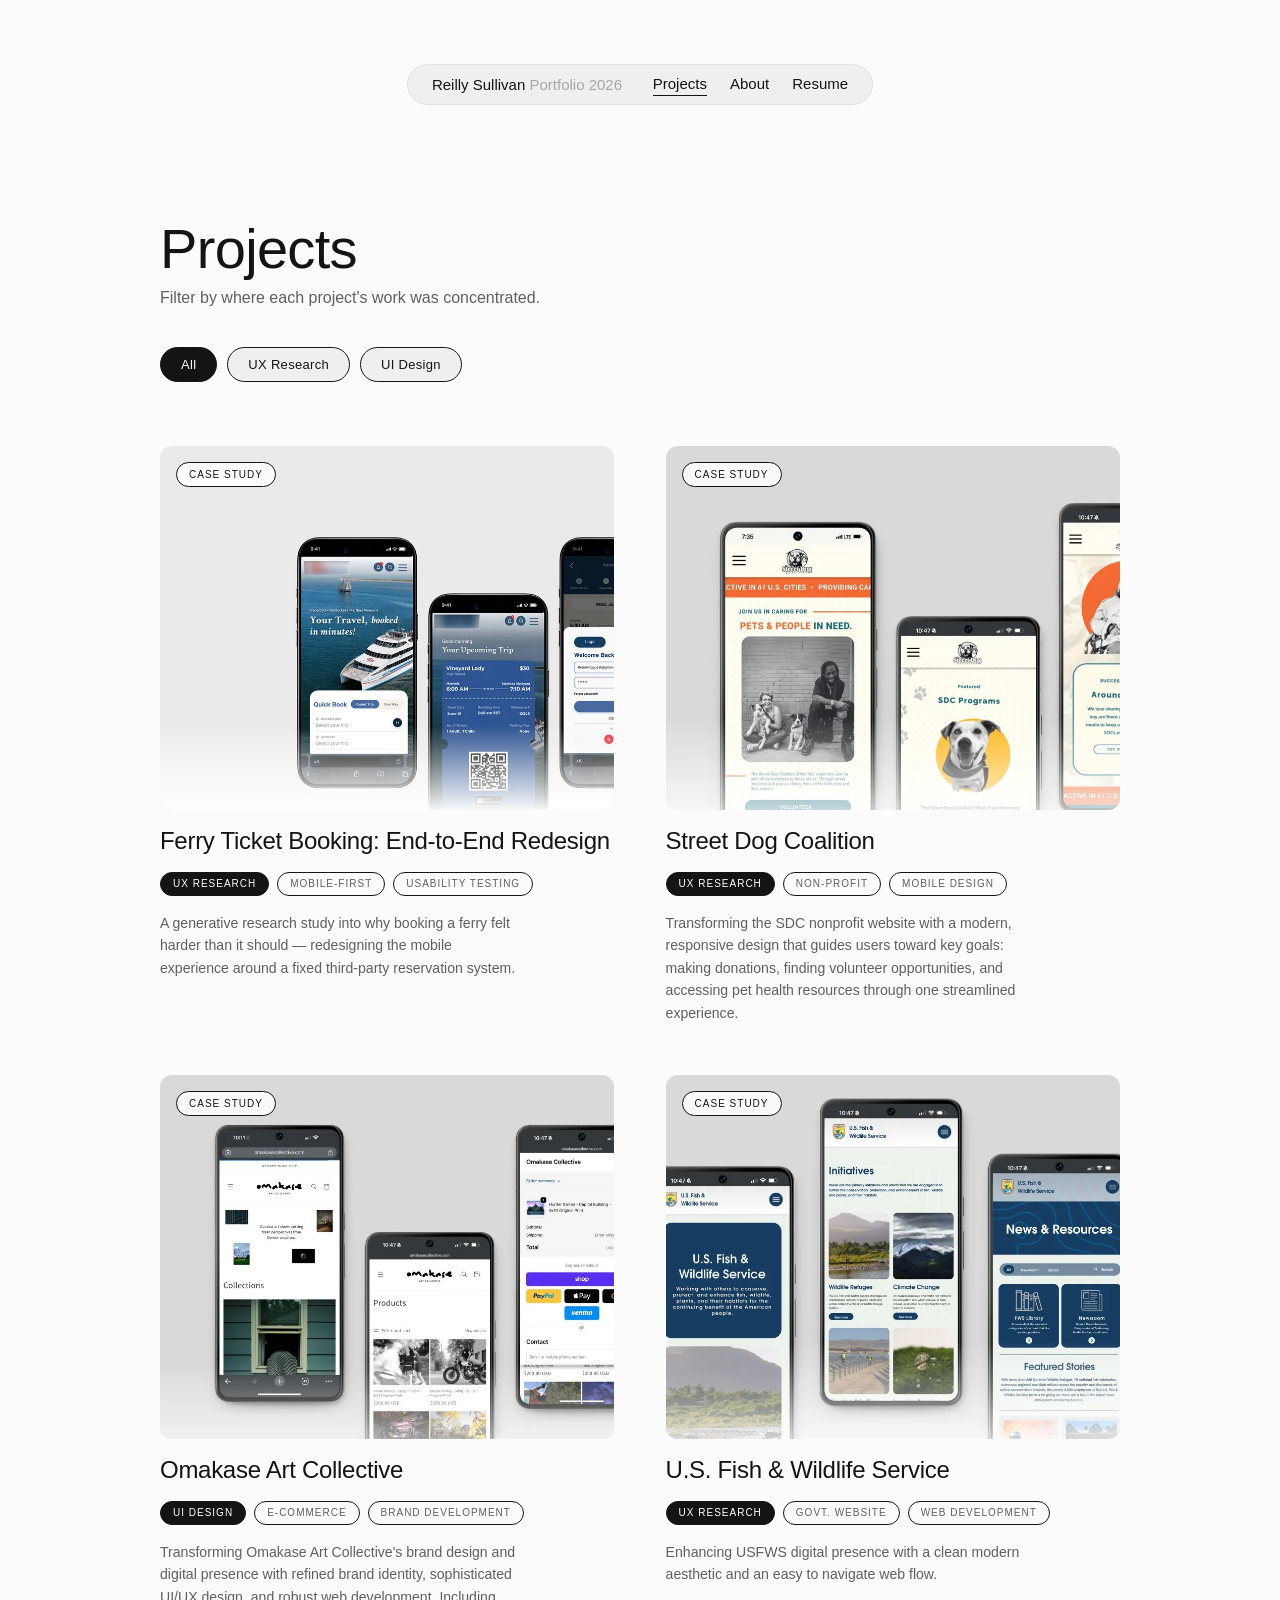
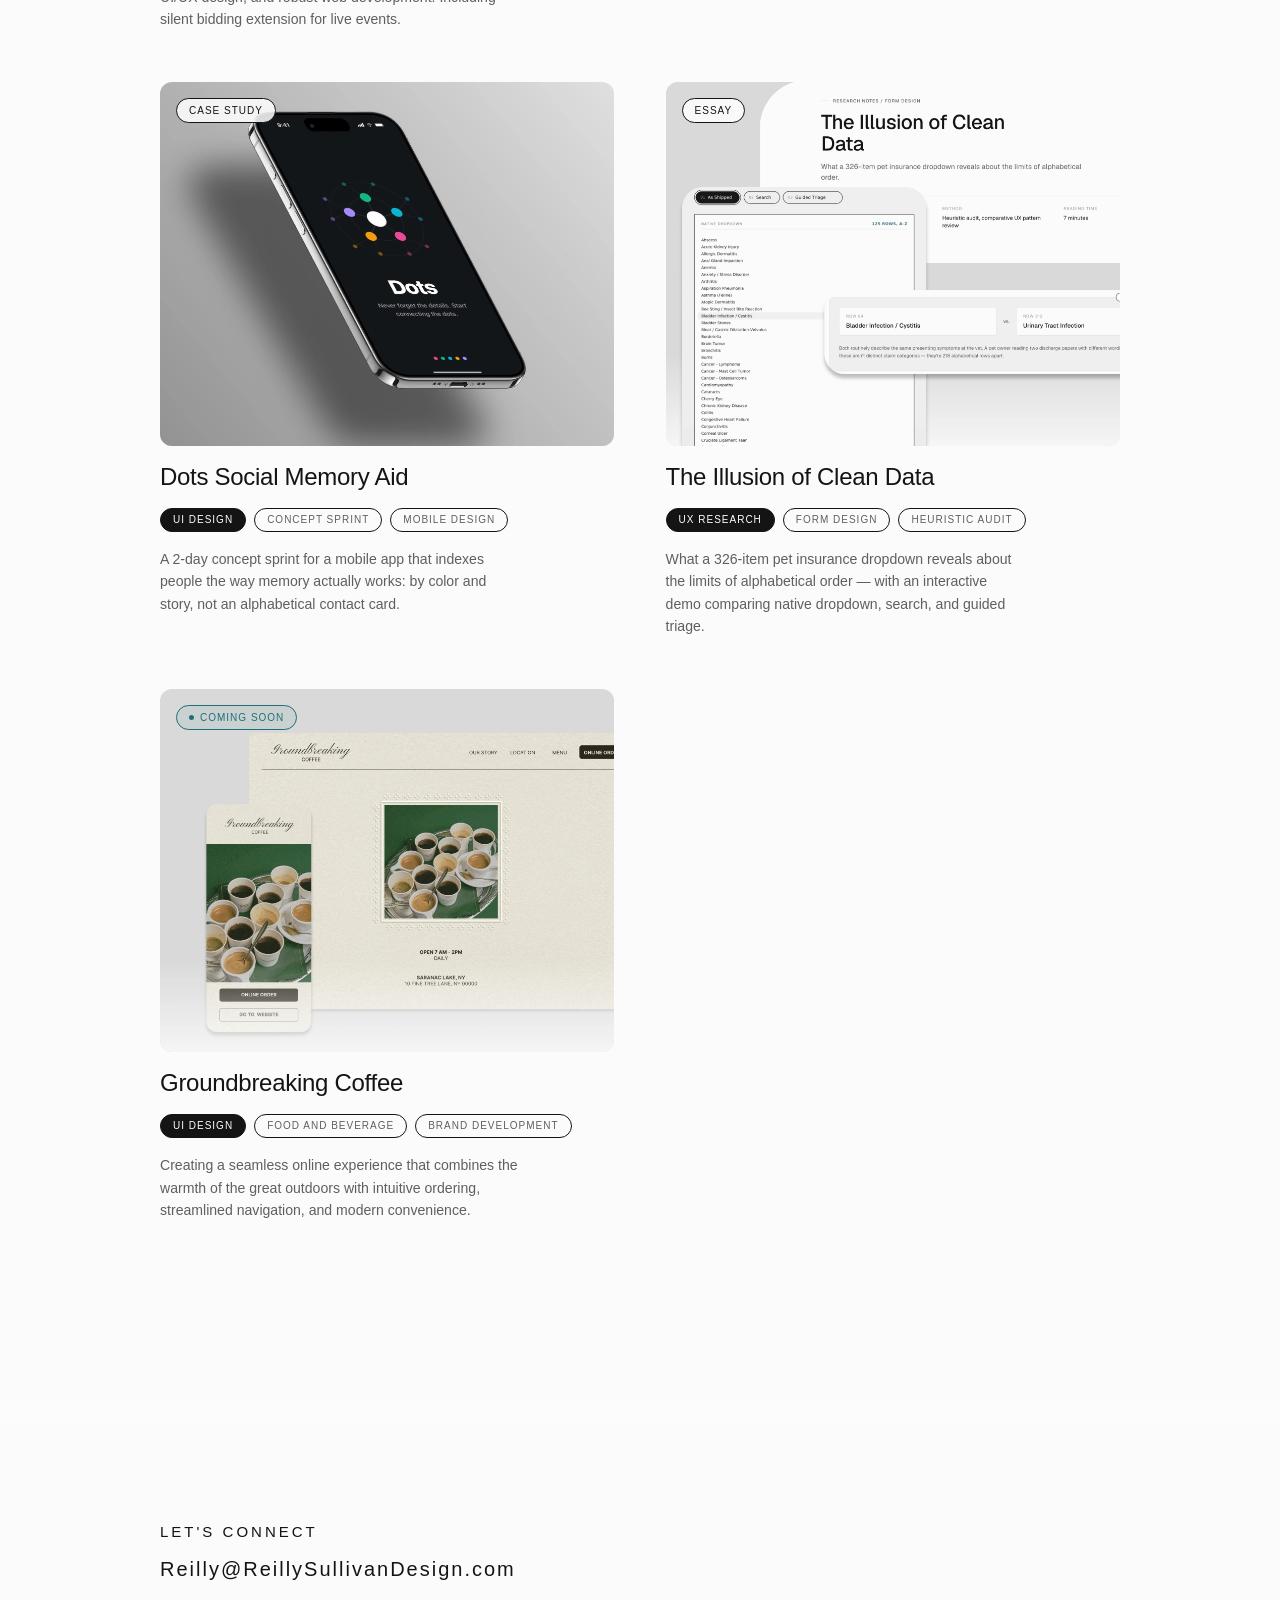
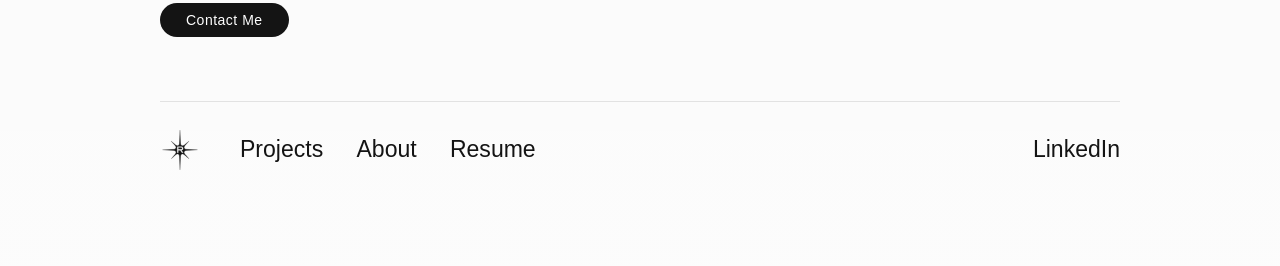
==== commit 1a84e914: "Add Dots Social Memory Aid case study and curate homepage projects - New concept case study (work-do" ====
--- a/projects.html
+++ b/projects.html
@@ -5,14 +5,14 @@
 <meta name="viewport" content="width=device-width, initial-scale=1.0" />
 <meta http-equiv="Content-Security-Policy" content="default-src 'self'; script-src 'self'; style-src 'self' 'unsafe-inline' https://fonts.googleapis.com; font-src 'self' https://fonts.gstatic.com; img-src 'self'; connect-src 'self'; base-uri 'self'; form-action 'self'; object-src 'none'" />
 <meta name="referrer" content="strict-origin-when-cross-origin" />
-<title>Projects — Reilly Sullivan</title>
+<title>Projects - Reilly Sullivan</title>
 <meta property="og:type" content="website" />
 <meta property="og:url" content="https://reillysullivandesign.com/projects.html" />
-<meta property="og:title" content="Projects — Reilly Sullivan" />
+<meta property="og:title" content="Projects - Reilly Sullivan" />
 <meta property="og:description" content="Case studies in UX research, product design, and brand development." />
 <meta property="og:image" content="https://reillysullivandesign.com/assets/favicon.png" />
 <meta name="twitter:card" content="summary" />
-<meta name="twitter:title" content="Projects — Reilly Sullivan" />
+<meta name="twitter:title" content="Projects - Reilly Sullivan" />
 <meta name="twitter:description" content="Case studies in UX research, product design, and brand development." />
 <meta name="twitter:image" content="https://reillysullivandesign.com/assets/favicon.png" />
 <link rel="icon" type="image/png" href="assets/favicon.png" />
@@ -113,10 +113,26 @@
           </a>
         </article>
 
+        <article class="case reveal" data-discipline="ui">
+          <a class="case-link" href="work-dots.html">
+            <div class="case-thumb">
+              <img src="assets/dots-launch-mockup.webp" width="900" height="800" loading="lazy" alt="Dots social memory aid launch screen on a phone mockup" />
+              <span class="case-badge">Case Study</span>
+            </div>
+            <h2 class="case-title">Dots Social Memory Aid</h2>
+            <div class="case-tags">
+              <span class="case-tag case-tag--lead">UI Design</span>
+              <span class="case-tag">Concept Sprint</span>
+              <span class="case-tag">Mobile Design</span>
+            </div>
+            <p class="case-body">A 2-day concept sprint for a mobile app that indexes people the way memory actually works: by color and story, not an alphabetical contact card.</p>
+          </a>
+        </article>
+
         <article class="case reveal" data-discipline="uxr">
           <a class="case-link" href="writing-illusion-of-clean-data.html">
             <div class="case-thumb">
-              <img src="assets/Thumbnail-dropdown-essay.svg" width="450" height="400" loading="lazy" alt="The Illusion of Clean Data essay shown as a demo tab and comparison card" />
+              <img src="assets/thumb-dropdown-essay.webp" width="900" height="800" loading="lazy" alt="The Illusion of Clean Data essay shown as a demo tab and comparison card" />
               <span class="case-badge">Essay</span>
             </div>
             <h2 class="case-title">The Illusion of Clean Data</h2>
@@ -131,7 +147,7 @@
 
         <article class="case reveal" data-discipline="ui">
           <div class="case-thumb">
-            <img src="assets/thumb-coffee.webp" width="450" height="400" loading="lazy" alt="Groundbreaking Coffee site shown on desktop and phone" />
+            <img src="assets/thumb-coffee.webp" width="900" height="800" loading="lazy" alt="Groundbreaking Coffee site shown on desktop and phone" />
             <span class="case-badge case-badge--status">Coming Soon</span>
           </div>
           <h2 class="case-title">Groundbreaking Coffee</h2>
--- a/styles.css
+++ b/styles.css
@@ -160,12 +160,58 @@
 .hero-text .name { color: var(--ink); }
 .hero-text .role { color: var(--muted); }
 
+/* ---------- Value proposition (home) ---------- */
+.value-prop { padding-block: clamp(40px, 7vw, 88px); }
+.value-prop-text {
+  margin: 0;
+  max-width: 900px;
+  font-family: var(--font-display);
+  font-weight: 400;
+  font-size: clamp(18px, 2.2vw, 26px);
+  line-height: 1.5;
+  letter-spacing: -0.005em;
+  color: var(--ink);
+}
+/* Base (pre-JS) opacity is unset — the plain paragraph stays fully legible
+   until value-prop.js wraps it into words and takes over per-word opacity. */
+@media (prefers-reduced-motion: reduce) {
+  .vp-word { opacity: 1 !important; }
+}
+
 /* ---------- Case studies (home) ---------- */
+.section-label {
+  margin: 0 0 clamp(24px, 4vw, 36px);
+  font-family: var(--font-display);
+  font-weight: 500;
+  font-size: clamp(22px, 2.4vw, 26px);
+  color: var(--ink);
+}
 .case-grid {
   display: grid;
   grid-template-columns: repeat(2, 1fr);
   gap: clamp(28px, 4vw, 56px);
   padding-bottom: clamp(90px, 16vw, 220px);
+}
+
+.view-all-wrap { text-align: center; margin-top: clamp(16px, 3vw, 28px); padding-bottom: clamp(90px, 16vw, 220px); }
+.view-all-btn {
+  display: inline-flex;
+  align-items: center;
+  justify-content: center;
+  background: transparent;
+  border: 1px solid var(--ink);
+  color: var(--ink);
+  font-size: 14px;
+  letter-spacing: .5px;
+  padding: 9px 26px;
+  border-radius: 999px;
+  transition: transform .25s cubic-bezier(.22,.61,.36,1), background .2s ease, color .2s ease;
+}
+.view-all-btn:hover, .view-all-btn:focus-visible { background: var(--ink); color: #fff; }
+.view-all-btn:active { transform: scale(.97); }
+
+@media (prefers-reduced-motion: reduce) {
+  .view-all-btn { transition: none; }
 }
 .case {
   display: flex;
@@ -1022,6 +1068,156 @@
 .post-signoff .cs-text { margin-bottom: 0; }
 .post-sign { font-family: var(--font-display); font-weight: 500; font-size: 17px; color: var(--ink); margin-top: 20px; }
 
+/* ===================================================================
+   Dots case study
+   =================================================================== */
+.insight-legend {
+  display: grid;
+  grid-template-columns: repeat(5, 1fr);
+  gap: 16px;
+}
+.insight-card {
+  background: var(--bg);
+  border: 1px solid var(--border);
+  border-radius: var(--radius-card);
+  padding: 20px 20px 22px;
+}
+.insight-card-head { display: flex; align-items: center; gap: 10px; margin-bottom: 12px; }
+.insight-card-dot { width: 14px; height: 14px; border-radius: 50%; flex: 0 0 auto; }
+.insight-card-label { font-family: var(--font-display); font-weight: 600; font-size: 16px; color: var(--ink); margin: 0; }
+.insight-card-desc { font-size: 13px; line-height: 1.55; color: var(--muted); margin: 0; max-width: none; }
+
+@media (max-width: 860px) {
+  .insight-legend { grid-template-columns: repeat(2, 1fr); }
+}
+@media (max-width: 560px) {
+  .insight-legend { grid-template-columns: 1fr; }
+}
+
+/* Four-stage user-flow header + wireframe placeholders */
+.cs-flow {
+  display: grid;
+  grid-template-columns: repeat(4, 1fr);
+  gap: clamp(24px, 3vw, 32px);
+  margin: clamp(28px, 4vw, 40px) 0;
+}
+.cs-flow-stage { display: flex; flex-direction: column; }
+.cs-flow-stage .cs-figure { margin-top: auto; }
+.cs-flow-eyebrow {
+  font-family: var(--font-body);
+  font-weight: 700;
+  font-size: 12px;
+  letter-spacing: 0.8px;
+  text-transform: uppercase;
+  margin: 0 0 10px;
+}
+.cs-flow-heading {
+  font-family: var(--font-display);
+  font-weight: 600;
+  font-size: clamp(19px, 2.1vw, 23px);
+  line-height: 1.22;
+  margin: 0 0 10px;
+  color: var(--ink);
+}
+.cs-flow-caption { font-size: 12px; color: var(--muted); line-height: 1.5; margin: 8px 0 0; max-width: none; }
+
+.cs-wireframe-grid { display: grid; grid-template-columns: repeat(4, 1fr); gap: clamp(24px, 3vw, 32px); }
+
+@media (max-width: 860px) {
+  .cs-flow { grid-template-columns: 1fr; }
+  .cs-wireframe-grid { grid-template-columns: repeat(2, 1fr); }
+}
+
+/* Inclusive Interface: interactive text-size / shape toggle demo */
+.dots-a11y-control-group { margin-bottom: 24px; }
+.dots-a11y-control-group:last-child { margin-bottom: 0; }
+.dots-a11y-segmented { display: inline-flex; border: 1px solid var(--border); border-radius: var(--radius-card); overflow: hidden; }
+.dots-a11y-seg-btn {
+  font-family: var(--font-body);
+  font-weight: 500;
+  font-size: 14px;
+  padding: 12px 22px;
+  border: none;
+  background: transparent;
+  color: var(--ink);
+  cursor: pointer;
+  transition: background .15s ease;
+}
+.dots-a11y-seg-btn + .dots-a11y-seg-btn { border-left: 1px solid var(--border); }
+.dots-a11y-seg-btn.is-active { background: var(--ink); color: #fff; }
+.dots-a11y-seg-btn:hover:not(.is-active) { background: var(--panel); }
+
+.dots-a11y-toggle {
+  font-family: var(--font-body);
+  font-weight: 500;
+  font-size: 14px;
+  padding: 12px 22px;
+  border: 1px solid var(--border);
+  border-radius: var(--radius-card);
+  background: transparent;
+  color: var(--ink);
+  cursor: pointer;
+  transition: background .15s ease;
+}
+.dots-a11y-toggle:hover:not(.is-active) { background: var(--panel); }
+.dots-a11y-toggle.is-active { background: var(--ink); color: #fff; border-color: var(--ink); }
+
+.dots-a11y-preview {
+  background: var(--bg);
+  border: 1px solid var(--border);
+  border-radius: var(--radius-card);
+  padding: 28px 28px 6px;
+  box-shadow: 0 2px 12px rgba(20, 20, 20, .08);
+}
+.dots-a11y-list { display: flex; flex-direction: column; margin-top: 18px; }
+.dots-a11y-row { display: flex; align-items: flex-start; gap: 16px; padding: 20px 0; border-bottom: 1px solid var(--border); }
+.dots-a11y-row:last-child { border-bottom: none; }
+.dots-a11y-cue { width: 22px; height: 22px; margin-top: 3px; flex: 0 0 auto; }
+.dots-a11y-cue--circle { border-radius: 50%; }
+.dots-a11y-cue--square { border-radius: 4px; }
+.dots-a11y-cue--triangle { clip-path: polygon(50% 0%, 0% 100%, 100% 100%); }
+.dots-a11y-cue--diamond { clip-path: polygon(50% 0%, 100% 50%, 50% 100%, 0% 50%); }
+.dots-a11y-cue--hexagon { clip-path: polygon(25% 0%, 75% 0%, 100% 50%, 75% 100%, 25% 100%, 0% 50%); }
+
+.dots-a11y-name { font-family: var(--font-display); font-weight: 600; color: var(--ink); margin: 0 0 4px; transition: font-size .15s ease; }
+.dots-a11y-detail { font-family: var(--font-body); color: var(--muted); margin: 0; max-width: none; transition: font-size .15s ease; }
+
+.dots-a11y-list[data-size="default"] .dots-a11y-name { font-size: 17px; }
+.dots-a11y-list[data-size="default"] .dots-a11y-detail { font-size: 14px; }
+.dots-a11y-list[data-size="large"] .dots-a11y-name { font-size: 20px; }
+.dots-a11y-list[data-size="large"] .dots-a11y-detail { font-size: 16px; }
+.dots-a11y-list[data-size="largest"] .dots-a11y-name { font-size: 24px; }
+.dots-a11y-list[data-size="largest"] .dots-a11y-detail { font-size: 18px; }
+
+@media (prefers-reduced-motion: reduce) {
+  .dots-a11y-seg-btn, .dots-a11y-toggle, .dots-a11y-name, .dots-a11y-detail { transition: none; }
+}
+
+/* Next Steps: grouped, sourced-question treatment */
+.next-group { margin-bottom: clamp(36px, 5vw, 52px); }
+.next-group:last-child { margin-bottom: 0; }
+.next-group-badge {
+  display: inline-flex;
+  align-items: center;
+  font-family: var(--font-body);
+  font-weight: 600;
+  font-size: 11px;
+  letter-spacing: 1.3px;
+  text-transform: uppercase;
+  color: var(--ink);
+  border: 1px solid var(--ink);
+  border-radius: 999px;
+  padding: 6px 14px;
+  margin-bottom: clamp(20px, 3vw, 28px);
+}
+.next-group-badge--soft { color: var(--muted); border-color: var(--border); }
+
+.next-items { display: flex; flex-direction: column; gap: clamp(28px, 4vw, 36px); }
+.next-item { border-left: 3px solid var(--border); padding-left: 22px; }
+.next-item-title { font-family: var(--font-display); font-weight: 600; letter-spacing: -0.01em; font-size: clamp(17px, 1.9vw, 20px); color: var(--ink); margin: 0 0 8px; }
+.next-item-question { font-style: italic; color: var(--accent); font-size: 14px; line-height: 1.5; margin: 0 0 10px; }
+.next-item-body { color: var(--ink-2); font-size: clamp(13px, 1.2vw, 15px); line-height: 1.65; margin: 0; max-width: var(--measure); }
+
 @media (max-width: 860px) {
   .post-hero .cs-meta { grid-template-columns: 1fr; gap: 16px; }
   .pair-card { grid-template-columns: 1fr; }
